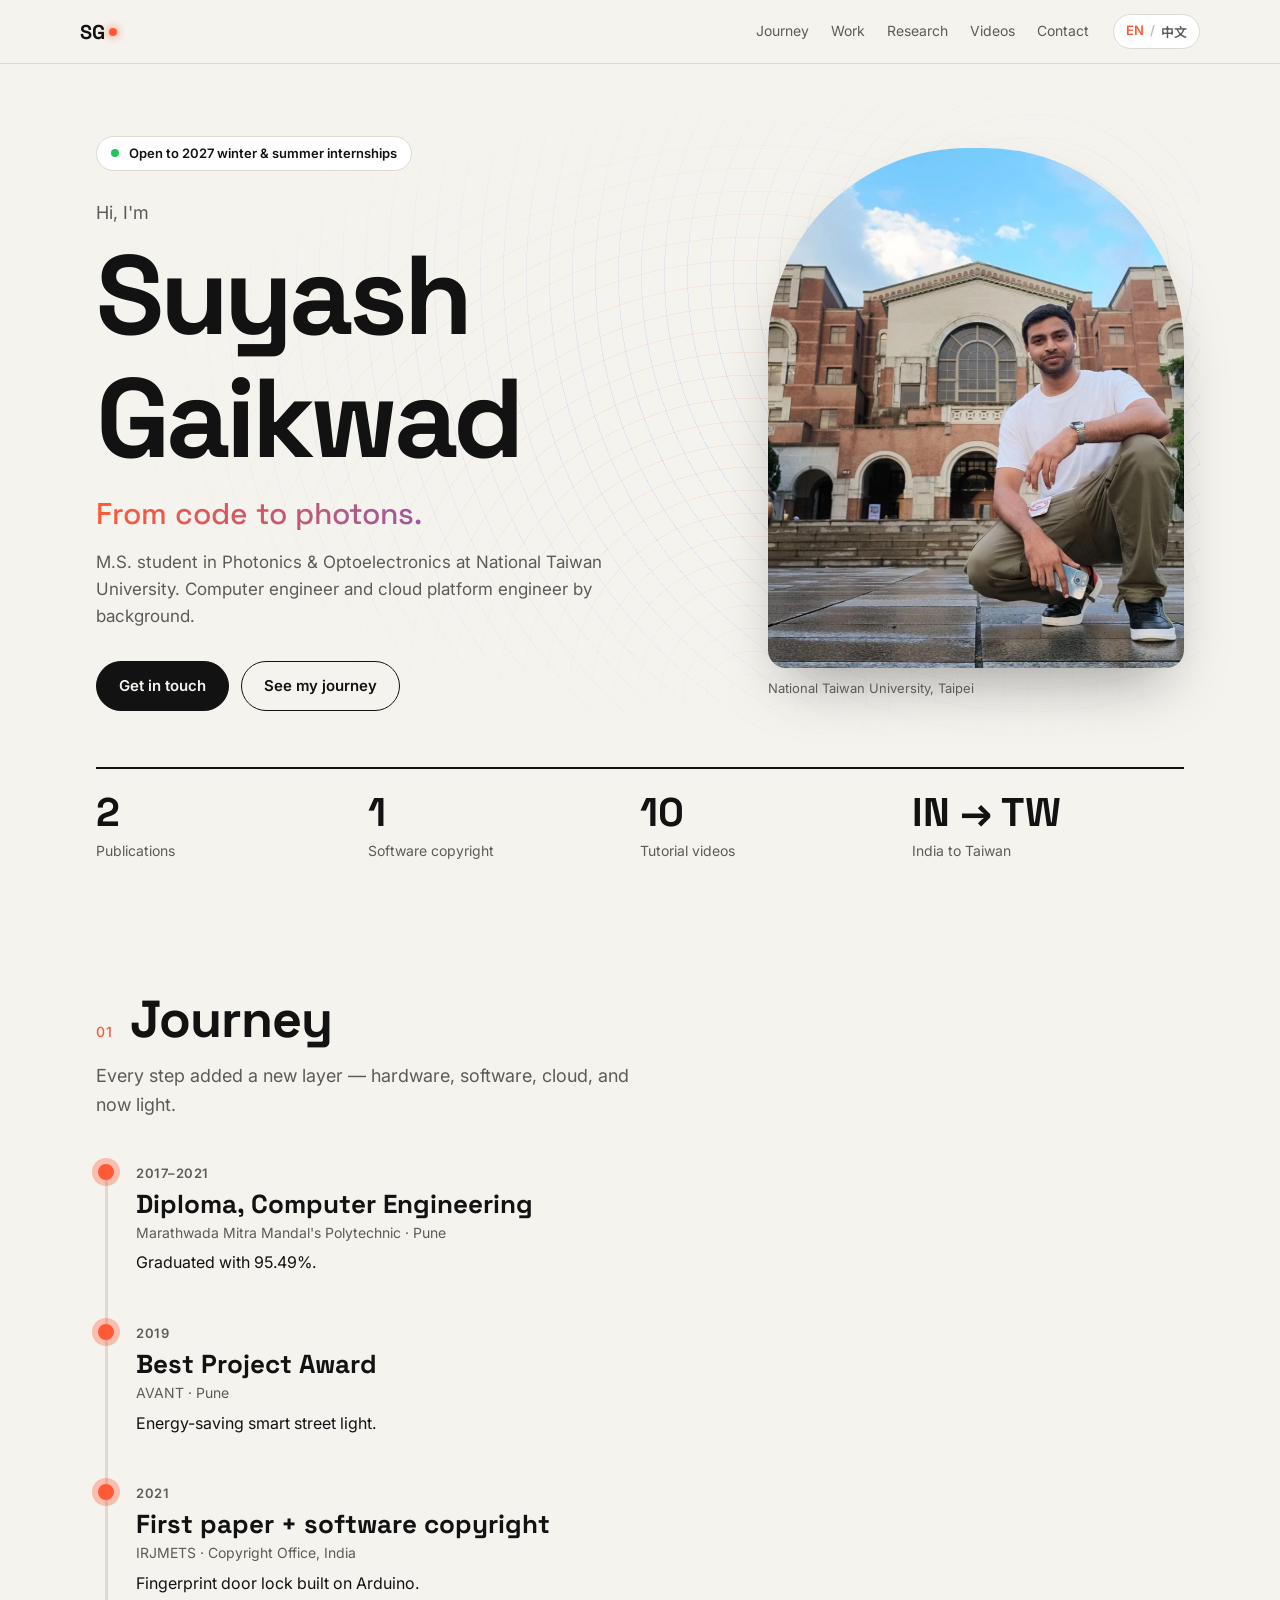
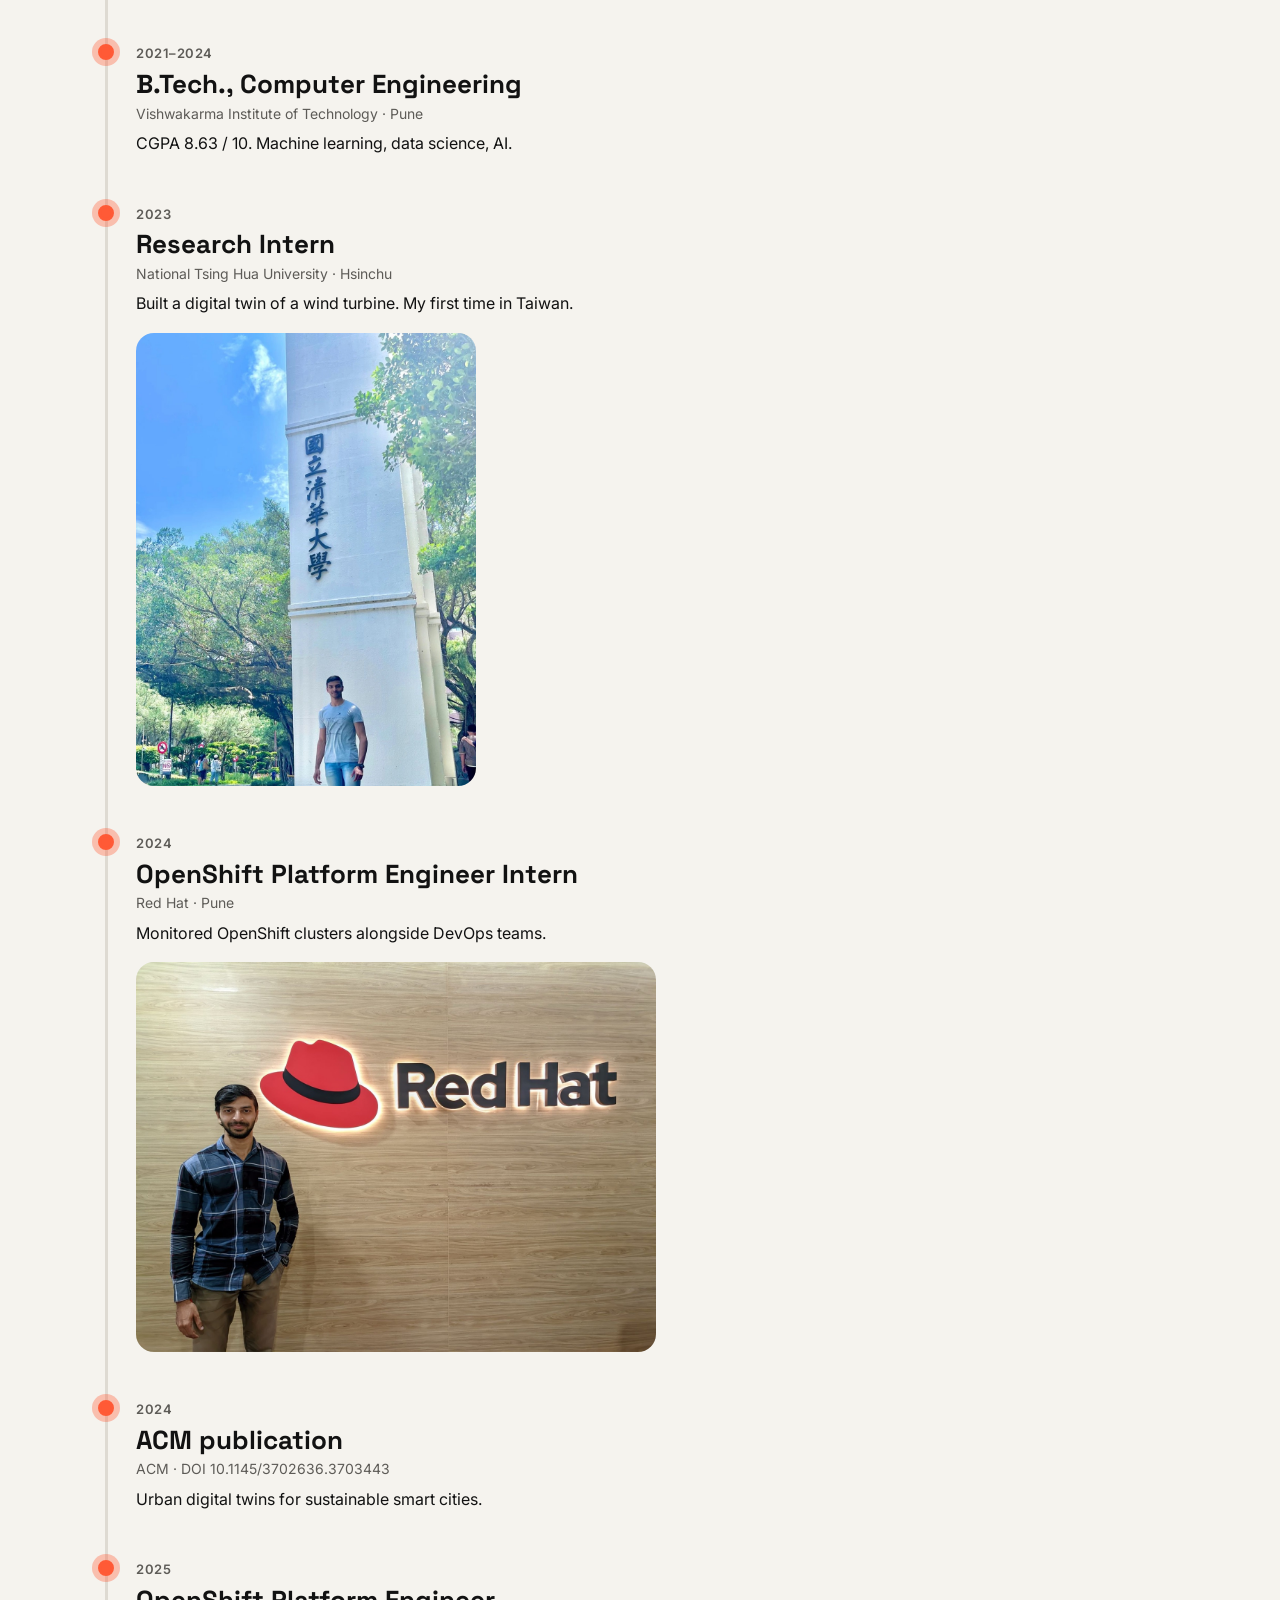
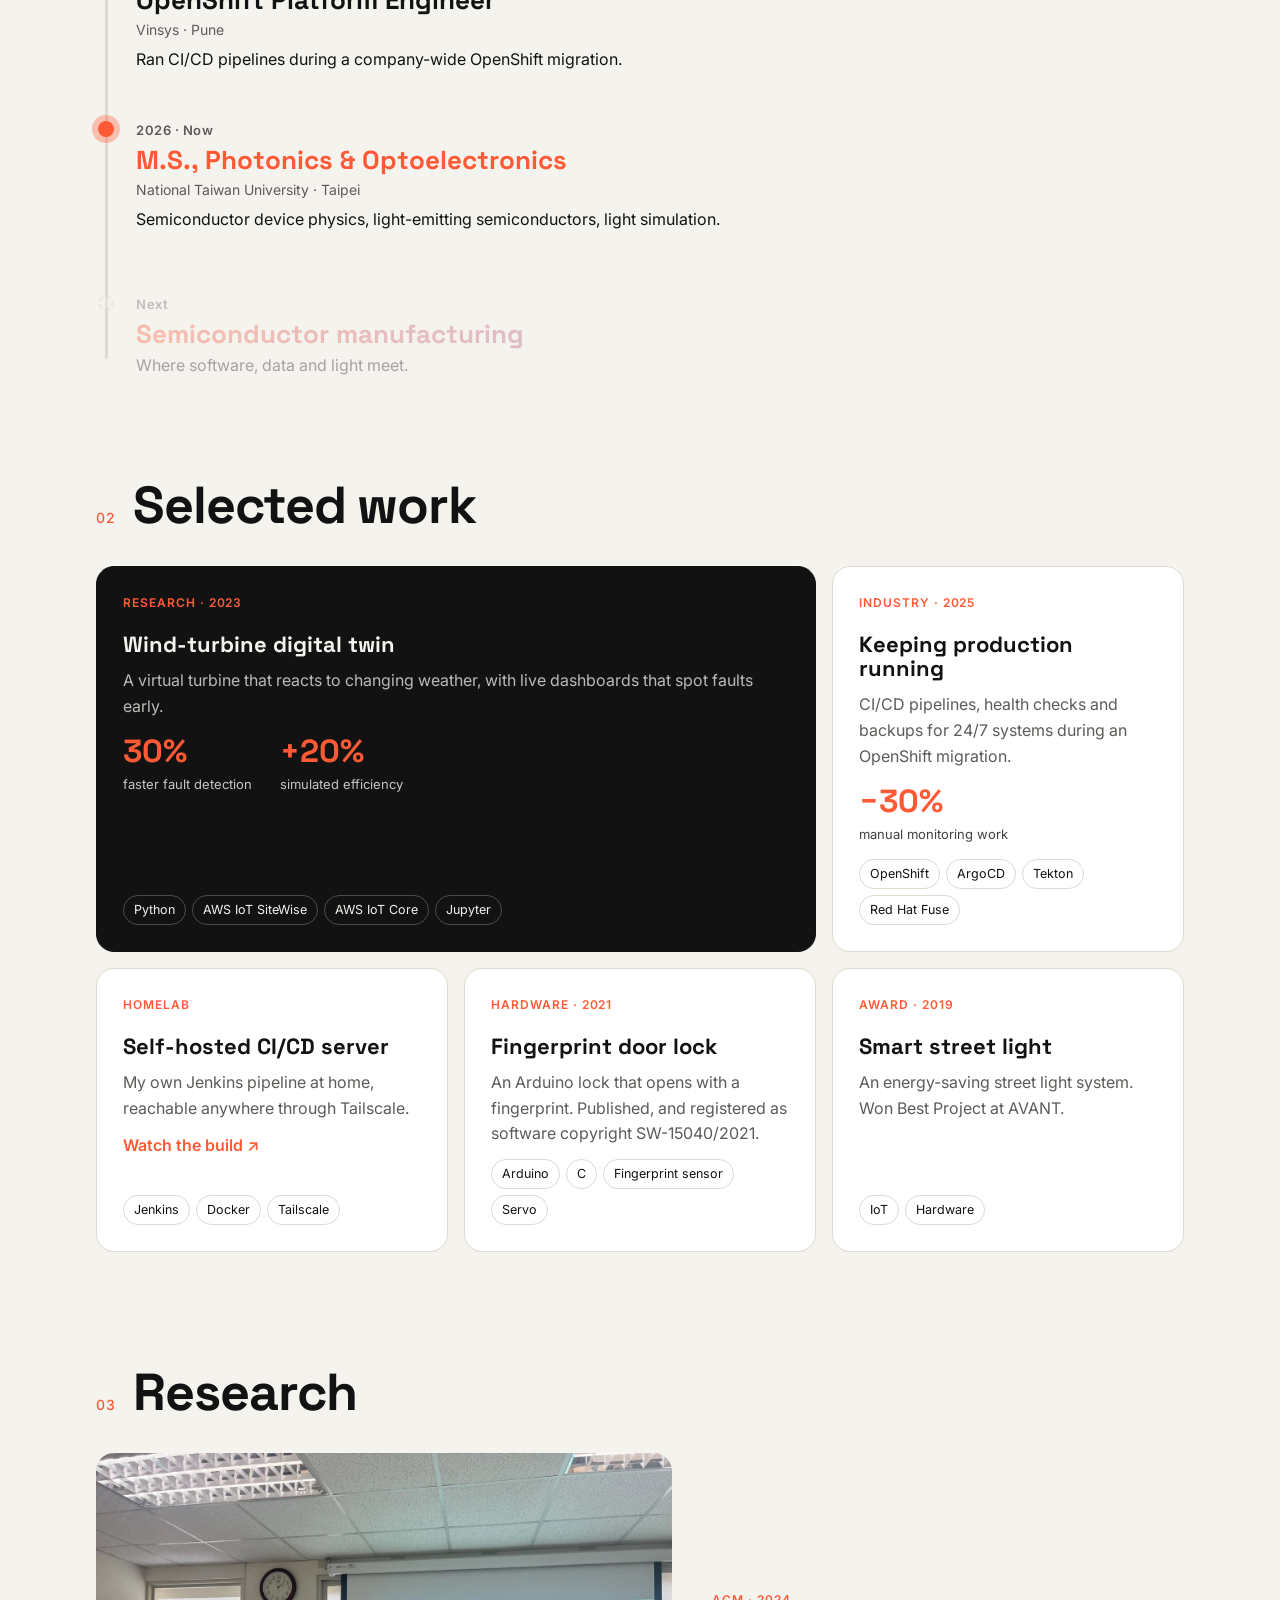
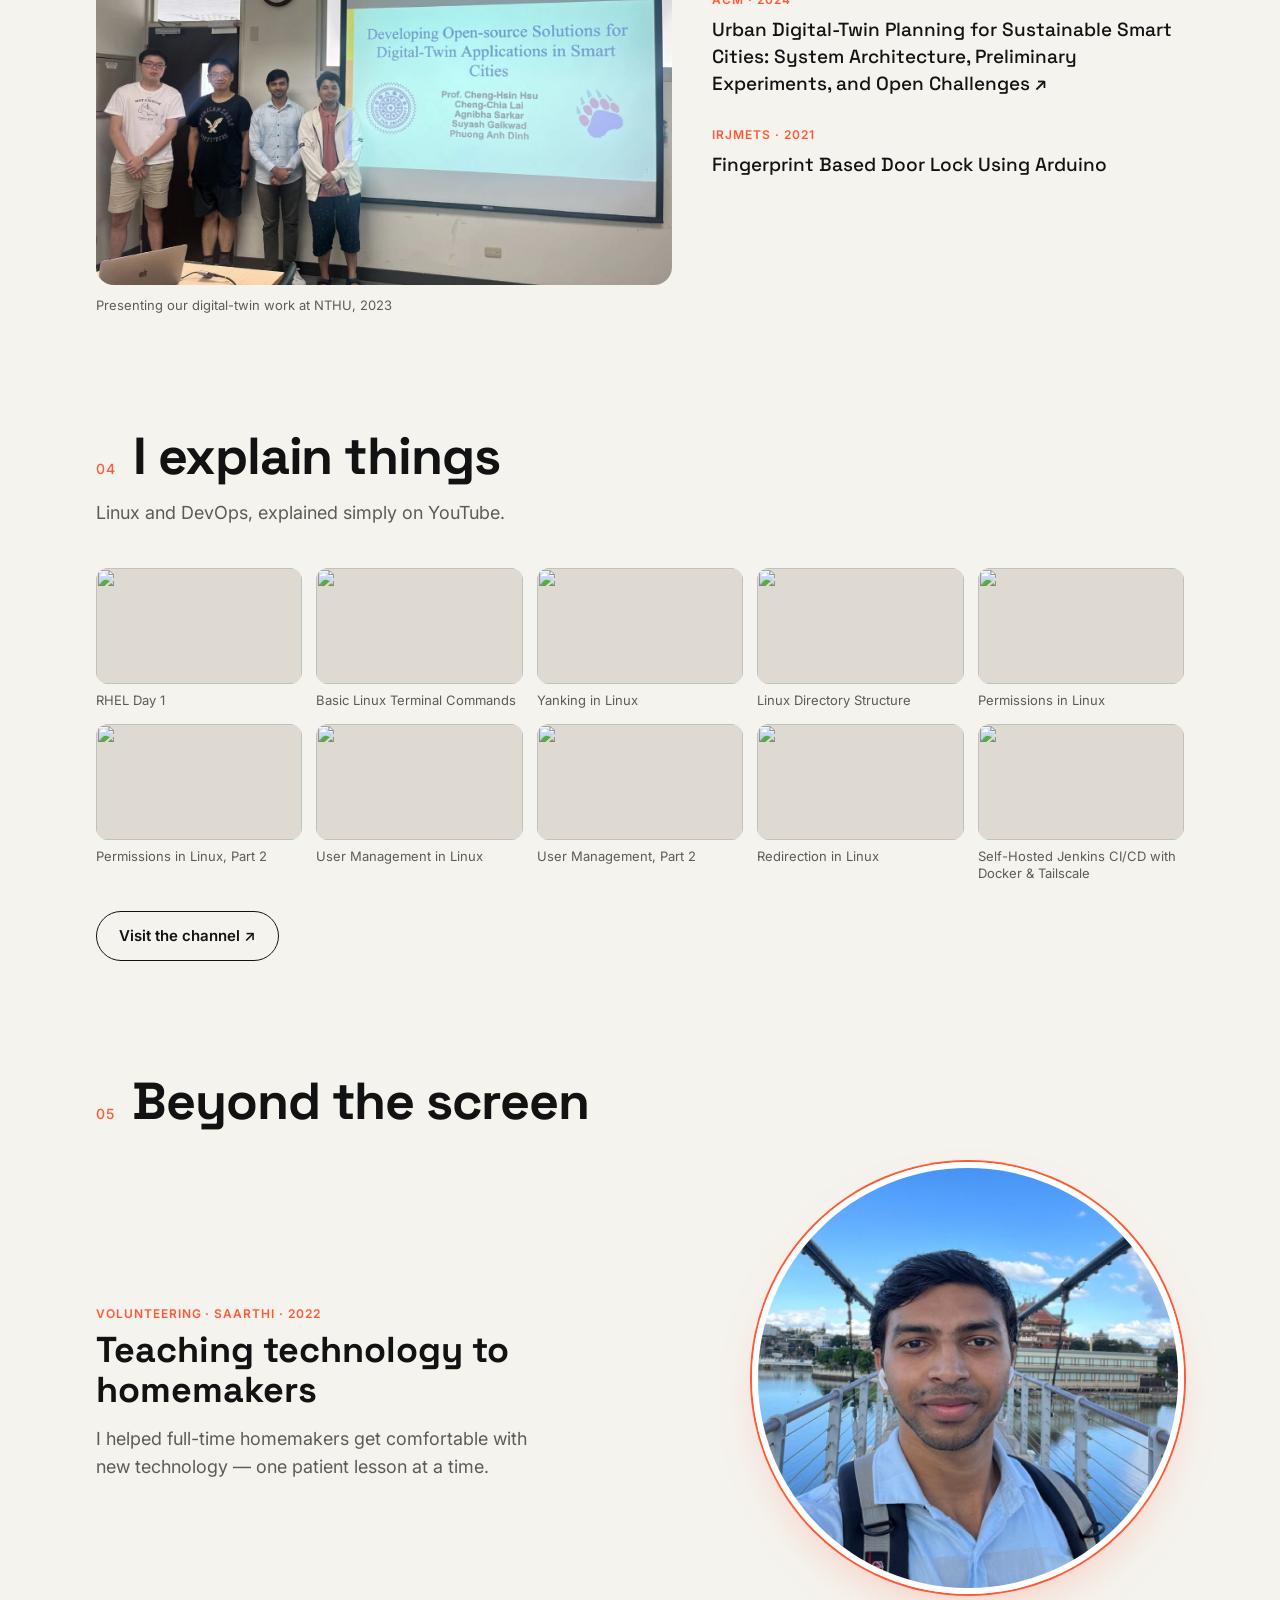
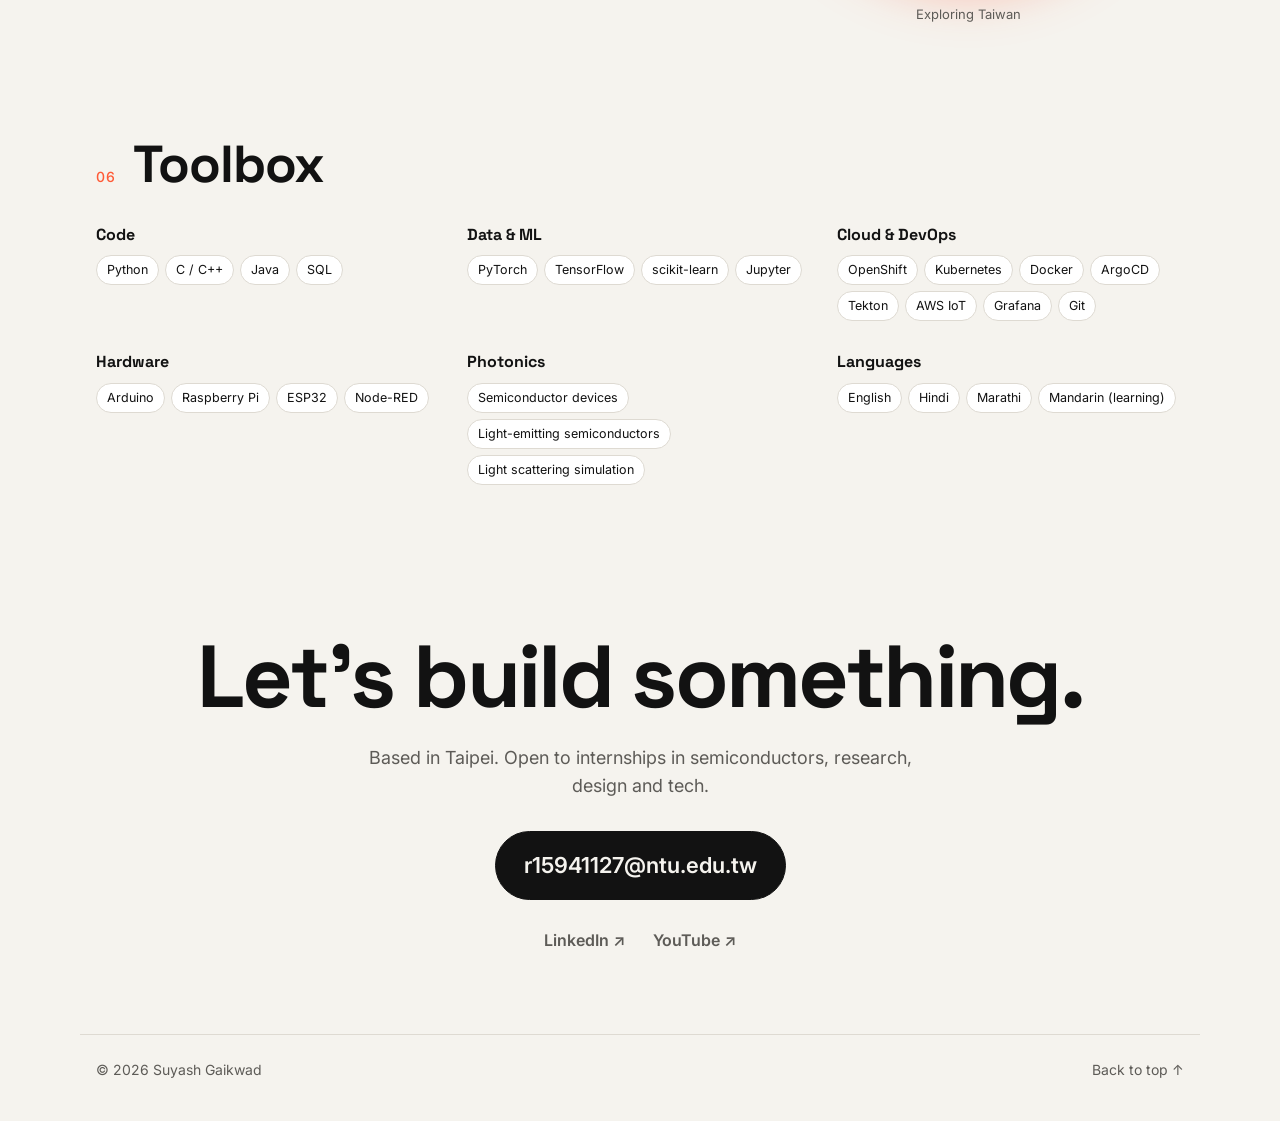
==== index.html @ ab96059b "Add bilingual portfolio site Co-Authored-By: Claude Opus 5.5 <noreply@anthropic.com>" ====
<!doctype html>
<html lang="en">
<head>
  <meta charset="utf-8">
  <meta name="viewport" content="width=device-width, initial-scale=1">
  <title>Suyash Gaikwad</title>
  <meta name="description" content="Suyash Gaikwad — M.S. student in Photonics & Optoelectronics at National Taiwan University, with a computer engineering and cloud platform background.">
  <meta property="og:title" content="Suyash Gaikwad — From code to photons">
  <meta property="og:description" content="M.S. Photonics & Optoelectronics, National Taiwan University. Computer engineering, cloud platforms, research.">
  <meta property="og:image" content="assets/img/ntu.jpg">
  <link rel="icon" href="data:image/svg+xml,<svg xmlns='http://www.w3.org/2000/svg' viewBox='0 0 64 64'><rect width='64' height='64' rx='14' fill='%23111'/><circle cx='32' cy='32' r='9' fill='%23ff5a36'/><circle cx='32' cy='32' r='18' fill='none' stroke='%23ff5a36' stroke-opacity='.45' stroke-width='3'/></svg>">
  <link rel="preconnect" href="https://fonts.googleapis.com">
  <link rel="preconnect" href="https://fonts.gstatic.com" crossorigin>
  <link href="https://fonts.googleapis.com/css2?family=Space+Grotesk:wght@400;500;700&family=Inter:wght@400;500;600&family=Noto+Sans+TC:wght@400;500;700&display=swap" rel="stylesheet">
  <link rel="stylesheet" href="style.css">
</head>
<body>

<header class="nav" id="top">
  <a href="#top" class="logo" aria-label="Home">SG<span class="dot"></span></a>
  <nav class="links" aria-label="Sections">
    <a href="#journey" data-i18n="nav.journey">Journey</a>
    <a href="#work" data-i18n="nav.work">Work</a>
    <a href="#research" data-i18n="nav.research">Research</a>
    <a href="#videos" data-i18n="nav.videos">Videos</a>
    <a href="#contact" data-i18n="nav.contact">Contact</a>
  </nav>
  <button class="lang" id="langToggle" aria-label="Switch language">
    <span data-l="en">EN</span><span class="sep">/</span><span data-l="zh">中文</span>
  </button>
</header>

<main>

  <!-- HERO -->
  <section class="hero">
    <div class="waves" aria-hidden="true"></div>
    <div class="hero-text">
      <p class="badge"><span class="pulse"></span><span data-i18n="hero.badge">Open to 2027 winter &amp; summer internships</span></p>
      <p class="kicker" data-i18n="hero.kicker">Hi, I'm</p>
      <h1>Suyash<br>Gaikwad</h1>
      <p class="tagline" data-i18n="hero.tagline">From code to photons.</p>
      <p class="sub" data-i18n="hero.sub">M.S. student in Photonics &amp; Optoelectronics at National Taiwan University. Computer engineer and cloud platform engineer by background.</p>
      <div class="cta">
        <a class="btn primary" href="#contact" data-i18n="hero.cta1">Get in touch</a>
        <a class="btn" href="#journey" data-i18n="hero.cta2">See my journey</a>
      </div>
    </div>
    <figure class="hero-photo">
      <img src="assets/img/ntu.jpg" alt="Suyash at National Taiwan University" width="787" height="1400">
      <figcaption data-i18n="hero.photo">National Taiwan University, Taipei</figcaption>
    </figure>
  </section>

  <!-- STATS -->
  <section class="stats" aria-label="Highlights">
    <div><b>2</b><span data-i18n="stat.pub">Publications</span></div>
    <div><b>1</b><span data-i18n="stat.copy">Software copyright</span></div>
    <div><b>10</b><span data-i18n="stat.vid">Tutorial videos</span></div>
    <div><b>IN → TW</b><span data-i18n="stat.country">India to Taiwan</span></div>
  </section>

  <!-- JOURNEY -->
  <section id="journey" class="section">
    <h2 class="h"><span class="num">01</span><span data-i18n="journey.h">Journey</span></h2>
    <p class="lede" data-i18n="journey.lede">Every step added a new layer — hardware, software, cloud, and now light.</p>

    <ol class="beam">
      <li class="node">
        <time>2017–2021</time>
        <h3 data-i18n="j1.t">Diploma, Computer Engineering</h3>
        <p class="place">Marathwada Mitra Mandal's Polytechnic · Pune</p>
        <p data-i18n="j1.d">Graduated with 95.49%.</p>
      </li>
      <li class="node">
        <time>2019</time>
        <h3 data-i18n="j2.t">Best Project Award</h3>
        <p class="place">AVANT · Pune</p>
        <p data-i18n="j2.d">Energy-saving smart street light.</p>
      </li>
      <li class="node">
        <time>2021</time>
        <h3 data-i18n="j3.t">First paper + software copyright</h3>
        <p class="place">IRJMETS · Copyright Office, India</p>
        <p data-i18n="j3.d">Fingerprint door lock built on Arduino.</p>
      </li>
      <li class="node">
        <time>2021–2024</time>
        <h3 data-i18n="j4.t">B.Tech., Computer Engineering</h3>
        <p class="place">Vishwakarma Institute of Technology · Pune</p>
        <p data-i18n="j4.d">CGPA 8.63 / 10. Machine learning, data science, AI.</p>
      </li>
      <li class="node photo">
        <time>2023</time>
        <h3 data-i18n="j5.t">Research Intern</h3>
        <p class="place" data-i18n="j5.p">National Tsing Hua University · Hsinchu</p>
        <p data-i18n="j5.d">Built a digital twin of a wind turbine. My first time in Taiwan.</p>
        <img src="assets/img/nthu.jpg" alt="Suyash at the National Tsing Hua University gate" loading="lazy" width="978" height="1400" class="tall">
      </li>
      <li class="node photo">
        <time>2024</time>
        <h3 data-i18n="j6.t">OpenShift Platform Engineer Intern</h3>
        <p class="place">Red Hat · Pune</p>
        <p data-i18n="j6.d">Monitored OpenShift clusters alongside DevOps teams.</p>
        <img src="assets/img/redhat.jpg" alt="Suyash at the Red Hat office" loading="lazy" width="1400" height="1050">
      </li>
      <li class="node">
        <time>2024</time>
        <h3 data-i18n="j7.t">ACM publication</h3>
        <p class="place">ACM · DOI 10.1145/3702636.3703443</p>
        <p data-i18n="j7.d">Urban digital twins for sustainable smart cities.</p>
      </li>
      <li class="node">
        <time>2025</time>
        <h3 data-i18n="j8.t">OpenShift Platform Engineer</h3>
        <p class="place">Vinsys · Pune</p>
        <p data-i18n="j8.d">Ran CI/CD pipelines during a company-wide OpenShift migration.</p>
      </li>
      <li class="node now">
        <time data-i18n="j9.y">2026 · Now</time>
        <h3 data-i18n="j9.t">M.S., Photonics &amp; Optoelectronics</h3>
        <p class="place" data-i18n="j9.p">National Taiwan University · Taipei</p>
        <p data-i18n="j9.d">Semiconductor device physics, light-emitting semiconductors, light simulation.</p>
      </li>
      <li class="node next">
        <time data-i18n="j10.y">Next</time>
        <h3 data-i18n="j10.t">Semiconductor manufacturing</h3>
        <p data-i18n="j10.d">Where software, data and light meet.</p>
      </li>
    </ol>
  </section>

  <!-- WORK -->
  <section id="work" class="section">
    <h2 class="h"><span class="num">02</span><span data-i18n="work.h">Selected work</span></h2>

    <div class="cards">
      <article class="card feature">
        <p class="tag" data-i18n="w1.k">Research · 2023</p>
        <h3 data-i18n="w1.t">Wind-turbine digital twin</h3>
        <p data-i18n="w1.d">A virtual turbine that reacts to changing weather, with live dashboards that spot faults early.</p>
        <div class="metrics">
          <div><b>30%</b><span data-i18n="w1.m1">faster fault detection</span></div>
          <div><b>+20%</b><span data-i18n="w1.m2">simulated efficiency</span></div>
        </div>
        <ul class="chips"><li>Python</li><li>AWS IoT SiteWise</li><li>AWS IoT Core</li><li>Jupyter</li></ul>
      </article>

      <article class="card">
        <p class="tag" data-i18n="w2.k">Industry · 2025</p>
        <h3 data-i18n="w2.t">Keeping production running</h3>
        <p data-i18n="w2.d">CI/CD pipelines, health checks and backups for 24/7 systems during an OpenShift migration.</p>
        <div class="metrics"><div><b>−30%</b><span data-i18n="w2.m1">manual monitoring work</span></div></div>
        <ul class="chips"><li>OpenShift</li><li>ArgoCD</li><li>Tekton</li><li>Red Hat Fuse</li></ul>
      </article>

      <article class="card">
        <p class="tag" data-i18n="w3.k">Homelab</p>
        <h3 data-i18n="w3.t">Self-hosted CI/CD server</h3>
        <p data-i18n="w3.d">My own Jenkins pipeline at home, reachable anywhere through Tailscale.</p>
        <a class="more" href="https://www.youtube.com/watch?v=SsZzlsFqhTM" target="_blank" rel="noopener" data-i18n="w3.l">Watch the build ↗</a>
        <ul class="chips"><li>Jenkins</li><li>Docker</li><li>Tailscale</li></ul>
      </article>

      <article class="card">
        <p class="tag" data-i18n="w4.k">Hardware · 2021</p>
        <h3 data-i18n="w4.t">Fingerprint door lock</h3>
        <p data-i18n="w4.d">An Arduino lock that opens with a fingerprint. Published, and registered as software copyright SW-15040/2021.</p>
        <ul class="chips"><li>Arduino</li><li>C</li><li data-i18n="chip.sensor">Fingerprint sensor</li><li data-i18n="chip.servo">Servo</li></ul>
      </article>

      <article class="card">
        <p class="tag" data-i18n="w5.k">Award · 2019</p>
        <h3 data-i18n="w5.t">Smart street light</h3>
        <p data-i18n="w5.d">An energy-saving street light system. Won Best Project at AVANT.</p>
        <ul class="chips"><li>IoT</li><li data-i18n="chip.hw">Hardware</li></ul>
      </article>
    </div>
  </section>

  <!-- RESEARCH -->
  <section id="research" class="section research">
    <h2 class="h"><span class="num">03</span><span data-i18n="research.h">Research</span></h2>
    <div class="split">
      <figure>
        <img src="assets/img/nthu-presentation.jpg" alt="Research team presenting Developing Open-source Solutions for Digital-Twin Applications in Smart Cities at National Tsing Hua University" loading="lazy" width="1400" height="1050">
        <figcaption data-i18n="research.cap">Presenting our digital-twin work at NTHU, 2023</figcaption>
      </figure>
      <ul class="pubs">
        <li>
          <p class="tag">ACM · 2024</p>
          <a href="https://doi.org/10.1145/3702636.3703443" target="_blank" rel="noopener">Urban Digital-Twin Planning for Sustainable Smart Cities: System Architecture, Preliminary Experiments, and Open Challenges ↗</a>
        </li>
        <li>
          <p class="tag">IRJMETS · 2021</p>
          <span>Fingerprint Based Door Lock Using Arduino</span>
        </li>
      </ul>
    </div>
  </section>

  <!-- VIDEOS -->
  <section id="videos" class="section">
    <h2 class="h"><span class="num">04</span><span data-i18n="videos.h">I explain things</span></h2>
    <p class="lede" data-i18n="videos.lede">Linux and DevOps, explained simply on YouTube.</p>
    <div class="videos" id="videoGrid"></div>
    <a class="btn" href="https://www.youtube.com/@suyashgaikwad7" target="_blank" rel="noopener" data-i18n="videos.cta">Visit the channel ↗</a>
  </section>

  <!-- BEYOND -->
  <section class="section beyond">
    <h2 class="h"><span class="num">05</span><span data-i18n="beyond.h">Beyond the screen</span></h2>
    <div class="split">
      <div class="saarthi">
        <p class="tag" data-i18n="beyond.k">Volunteering · SAARTHI · 2022</p>
        <h3 data-i18n="beyond.t">Teaching technology to homemakers</h3>
        <p data-i18n="beyond.d">I helped full-time homemakers get comfortable with new technology — one patient lesson at a time.</p>
      </div>
      <figure class="selfie">
        <img src="assets/img/taiwan-selfie.jpg" alt="Suyash on a bridge in Taiwan" loading="lazy" width="900" height="900">
        <figcaption data-i18n="beyond.cap">Exploring Taiwan</figcaption>
      </figure>
    </div>
  </section>

  <!-- SKILLS -->
  <section class="section">
    <h2 class="h"><span class="num">06</span><span data-i18n="skills.h">Toolbox</span></h2>
    <div class="skills">
      <div><h3 data-i18n="s.code">Code</h3><ul class="chips"><li>Python</li><li>C / C++</li><li>Java</li><li>SQL</li></ul></div>
      <div><h3 data-i18n="s.ml">Data &amp; ML</h3><ul class="chips"><li>PyTorch</li><li>TensorFlow</li><li>scikit-learn</li><li>Jupyter</li></ul></div>
      <div><h3 data-i18n="s.cloud">Cloud &amp; DevOps</h3><ul class="chips"><li>OpenShift</li><li>Kubernetes</li><li>Docker</li><li>ArgoCD</li><li>Tekton</li><li>AWS IoT</li><li>Grafana</li><li>Git</li></ul></div>
      <div><h3 data-i18n="s.hw">Hardware</h3><ul class="chips"><li>Arduino</li><li>Raspberry Pi</li><li>ESP32</li><li>Node-RED</li></ul></div>
      <div><h3 data-i18n="s.photo">Photonics</h3><ul class="chips"><li data-i18n="s.p1">Semiconductor devices</li><li data-i18n="s.p2">Light-emitting semiconductors</li><li data-i18n="s.p3">Light scattering simulation</li></ul></div>
      <div><h3 data-i18n="s.lang">Languages</h3><ul class="chips"><li data-i18n="s.l1">English</li><li data-i18n="s.l2">Hindi</li><li data-i18n="s.l3">Marathi</li><li data-i18n="s.l4">Mandarin (learning)</li></ul></div>
    </div>
  </section>

  <!-- CONTACT -->
  <section id="contact" class="section contact">
    <h2 data-i18n="contact.h">Let's build something.</h2>
    <p class="lede" data-i18n="contact.lede">Based in Taipei. Open to internships in semiconductors, research, design and tech.</p>
    <div class="cta">
      <a class="btn primary big" href="mailto:r15941127@ntu.edu.tw">r15941127@ntu.edu.tw</a>
    </div>
    <div class="social">
      <a href="https://www.linkedin.com/in/suyash-gaikwad/" target="_blank" rel="noopener">LinkedIn ↗</a>
      <a href="https://www.youtube.com/@suyashgaikwad7" target="_blank" rel="noopener">YouTube ↗</a>
    </div>
  </section>

</main>

<footer class="foot">
  <p>© 2026 Suyash Gaikwad</p>
  <a href="#top" data-i18n="foot.top">Back to top ↑</a>
</footer>

<script src="main.js"></script>
</body>
</html>
---- style.css ----
:root {
  --bg: #f5f3ee;
  --surface: #ffffff;
  --ink: #121212;
  --muted: #5d5b57;
  --line: #dedad2;
  --laser: #ff5a36;
  --photon: #3b5bff;
  --glow: rgba(255, 90, 54, 0.35);
  --radius: 18px;
  --max: 1120px;
  --font: "Inter", "Noto Sans TC", system-ui, sans-serif;
  --display: "Space Grotesk", "Noto Sans TC", system-ui, sans-serif;
}
@media (prefers-color-scheme: dark) {
  :root:not([data-theme="light"]) {
    --bg: #0c0d12;
    --surface: #15171f;
    --ink: #f1efe9;
    --muted: #a3a19c;
    --line: #2a2c36;
    --glow: rgba(255, 90, 54, 0.5);
  }
}
:root[data-theme="dark"] {
  --bg: #0c0d12; --surface: #15171f; --ink: #f1efe9; --muted: #a3a19c; --line: #2a2c36; --glow: rgba(255, 90, 54, 0.5);
}

*, *::before, *::after { box-sizing: border-box; }
html { scroll-behavior: smooth; scroll-padding-top: 80px; }
body {
  margin: 0;
  background: var(--bg);
  color: var(--ink);
  font: 16px/1.6 var(--font);
  -webkit-font-smoothing: antialiased;
  overflow-x: hidden;
}
html[lang="zh-Hant"] body { line-height: 1.75; letter-spacing: 0.02em; }
img { max-width: 100%; height: auto; display: block; }
a { color: inherit; }
h1, h2, h3 { font-family: var(--display); margin: 0; line-height: 1.1; }
p { margin: 0; }
ul, ol { margin: 0; padding: 0; list-style: none; }

/* NAV */
.nav {
  position: sticky; top: 0; z-index: 10;
  display: flex; align-items: center; gap: 24px;
  padding: 14px max(16px, calc((100vw - var(--max)) / 2));
  background: color-mix(in srgb, var(--bg) 82%, transparent);
  backdrop-filter: blur(12px);
  border-bottom: 1px solid var(--line);
}
.logo { font: 700 20px var(--display); text-decoration: none; display: flex; align-items: center; gap: 4px; }
.logo .dot { width: 8px; height: 8px; border-radius: 50%; background: var(--laser); box-shadow: 0 0 10px var(--laser); }
.links { display: flex; gap: 22px; margin-left: auto; }
.links a { text-decoration: none; font-size: 14px; color: var(--muted); transition: color .2s; }
.links a:hover { color: var(--ink); }
.lang {
  font: 600 13px var(--font); color: var(--muted);
  background: var(--surface); border: 1px solid var(--line); border-radius: 99px;
  padding: 7px 12px; cursor: pointer; display: flex; gap: 6px;
}
.lang span[data-l].on { color: var(--laser); }
.lang .sep { opacity: .4; }

/* HERO */
.hero {
  position: relative;
  max-width: var(--max); margin: 0 auto;
  padding: 72px 16px 56px;
  display: grid; grid-template-columns: 1.2fr 0.8fr; gap: 48px; align-items: center;
}
.waves {
  position: absolute; inset: 0; z-index: -1; pointer-events: none;
  background:
    repeating-radial-gradient(circle at 85% 30%, transparent 0 22px, color-mix(in srgb, var(--photon) 10%, transparent) 22px 23px),
    repeating-radial-gradient(circle at 60% 90%, transparent 0 22px, color-mix(in srgb, var(--laser) 9%, transparent) 22px 23px);
  mask-image: radial-gradient(ellipse at 70% 50%, #000 20%, transparent 70%);
  -webkit-mask-image: radial-gradient(ellipse at 70% 50%, #000 20%, transparent 70%);
  animation: drift 18s ease-in-out infinite alternate;
}
@keyframes drift { to { background-position: 30px -20px, -25px 15px; } }
.badge {
  display: inline-flex; align-items: center; gap: 10px;
  font-size: 13px; font-weight: 600;
  background: var(--surface); border: 1px solid var(--line);
  padding: 6px 14px; border-radius: 99px; margin-bottom: 28px;
}
.pulse { width: 8px; height: 8px; border-radius: 50%; background: #22c55e; box-shadow: 0 0 0 0 rgba(34,197,94,.6); animation: pulse 2s infinite; }
@keyframes pulse { to { box-shadow: 0 0 0 10px rgba(34,197,94,0); } }
.kicker { color: var(--muted); font-size: 18px; }
.hero h1 { font-size: clamp(56px, 10vw, 112px); letter-spacing: -0.04em; margin: 6px 0 14px; }
.tagline {
  font: 500 clamp(22px, 3vw, 30px) var(--display);
  background: linear-gradient(90deg, var(--laser), var(--photon));
  -webkit-background-clip: text; background-clip: text; color: transparent;
  margin-bottom: 16px;
}
.sub { color: var(--muted); max-width: 46ch; font-size: 17px; }
.cta { display: flex; flex-wrap: wrap; gap: 12px; margin-top: 30px; }
.btn {
  display: inline-block; text-decoration: none; font-weight: 600; font-size: 15px;
  padding: 12px 22px; border-radius: 99px; border: 1px solid var(--ink);
  transition: transform .2s, box-shadow .2s;
}
.btn:hover { transform: translateY(-2px); }
.btn.primary { background: var(--ink); color: var(--bg); }
.btn.primary:hover { box-shadow: 0 8px 24px var(--glow); }
.btn.big { font-size: clamp(16px, 3.5vw, 22px); padding: 16px 28px; }
.hero-photo { margin: 0; position: relative; }
.hero-photo img {
  border-radius: 200px 200px var(--radius) var(--radius);
  aspect-ratio: 4 / 5; object-fit: cover; object-position: 60% 62%; width: 100%; max-height: 74vh;
  box-shadow: 0 30px 60px -20px rgba(0,0,0,.35);
}
.hero-photo figcaption, figcaption { font-size: 13px; color: var(--muted); margin-top: 10px; }

/* STATS */
.stats {
  max-width: var(--max); margin: 0 auto 40px; padding: 0 16px;
  display: grid; grid-template-columns: repeat(4, 1fr);
}
.stats > div { border-top: 2px solid var(--ink); padding: 18px 12px 0 0; }
.stats b { font: 700 clamp(26px, 4vw, 40px) var(--display); display: block; }
.stats span { color: var(--muted); font-size: 14px; }

/* SECTIONS */
.section { max-width: var(--max); margin: 0 auto; padding: 88px 16px 24px; }
.h { font-size: clamp(32px, 5vw, 52px); letter-spacing: -0.02em; display: flex; align-items: baseline; gap: 16px; margin-bottom: 14px; }
.num { font: 500 14px var(--font); color: var(--laser); letter-spacing: .1em; }
.lede { color: var(--muted); font-size: 18px; max-width: 52ch; margin-bottom: 40px; }
.tag { font-size: 12px; font-weight: 600; text-transform: uppercase; letter-spacing: .08em; color: var(--laser); margin-bottom: 8px; }

/* JOURNEY BEAM */
.beam { position: relative; padding-left: 40px; }
.beam::before {
  content: ""; position: absolute; left: 9px; top: 6px; bottom: 6px; width: 3px; border-radius: 3px;
  background: linear-gradient(var(--line), var(--line));
}
.beam::after {
  content: ""; position: absolute; left: 9px; top: 6px; width: 3px; border-radius: 3px;
  height: var(--progress, 0%);
  background: linear-gradient(var(--photon), var(--laser));
  box-shadow: 0 0 14px var(--glow);
  transition: height .15s linear;
}
.node { position: relative; padding: 0 0 44px; opacity: .35; transform: translateY(14px); transition: opacity .6s, transform .6s; }
.node.lit { opacity: 1; transform: none; }
.node::before {
  content: ""; position: absolute; left: -38px; top: 4px; width: 16px; height: 16px; border-radius: 50%;
  background: var(--bg); border: 3px solid var(--line); transition: all .4s;
}
.node.lit::before { border-color: var(--laser); background: var(--laser); box-shadow: 0 0 0 6px var(--glow); }
.node time { font: 600 13px var(--font); color: var(--muted); letter-spacing: .04em; }
.node h3 { font-size: clamp(20px, 2.6vw, 26px); margin: 4px 0 4px; }
.node .place { color: var(--muted); font-size: 14px; margin-bottom: 6px; }
.node img { margin-top: 16px; border-radius: var(--radius); width: min(520px, 100%); aspect-ratio: 4 / 3; object-fit: cover; }
.node img.tall { width: min(340px, 100%); aspect-ratio: 3 / 4; object-position: 50% 70%; }
.node.now h3 { color: var(--laser); }
.node.next { padding-bottom: 0; }
.node.next::before { border-style: dashed; }
.node.next h3 { background: linear-gradient(90deg, var(--laser), var(--photon)); -webkit-background-clip: text; background-clip: text; color: transparent; }

/* WORK */
.cards { display: grid; grid-template-columns: repeat(6, 1fr); gap: 16px; margin-top: 32px; }
.card {
  grid-column: span 2;
  background: var(--surface); border: 1px solid var(--line); border-radius: var(--radius);
  padding: 26px; display: flex; flex-direction: column; gap: 12px;
  transition: transform .25s, box-shadow .25s, border-color .25s;
}
.card:hover { transform: translateY(-4px); border-color: var(--laser); box-shadow: 0 18px 40px -20px var(--glow); }
.card.feature { grid-column: span 4; grid-row: span 1; background: var(--ink); color: var(--bg); border-color: var(--ink); }
.card.feature p:not(.tag) { color: color-mix(in srgb, var(--bg) 75%, transparent); }
.card h3 { font-size: 22px; }
.card > p:not(.tag) { color: var(--muted); }
.metrics { display: flex; gap: 28px; flex-wrap: wrap; }
.metrics b { font: 700 32px var(--display); display: block; color: var(--laser); }
.metrics span { font-size: 13px; opacity: .8; }
.more { font-weight: 600; color: var(--laser); text-decoration: none; }
.chips { display: flex; flex-wrap: wrap; gap: 6px; margin-top: auto; }
.chips li { font-size: 12.5px; padding: 4px 10px; border-radius: 99px; border: 1px solid var(--line); }
.feature .chips li { border-color: color-mix(in srgb, var(--bg) 25%, transparent); }

/* RESEARCH */
.split { display: grid; grid-template-columns: 1.1fr 0.9fr; gap: 40px; align-items: center; margin-top: 32px; }
.split figure { margin: 0; }
.split img { border-radius: var(--radius); }
.pubs { display: grid; gap: 28px; }
.pubs a, .pubs span { font: 500 19px/1.35 var(--display); text-decoration: none; }
.pubs a:hover { color: var(--laser); }

/* VIDEOS */
.videos { display: grid; grid-template-columns: repeat(5, 1fr); gap: 14px; margin-bottom: 28px; }
.video { text-decoration: none; display: block; }
.video .thumb { position: relative; border-radius: 12px; overflow: hidden; aspect-ratio: 16 / 9; background: var(--line); }
.video img { width: 100%; height: 100%; object-fit: cover; transition: transform .4s; }
.video:hover img { transform: scale(1.06); }
.video .thumb::after {
  content: "▶"; position: absolute; inset: 0; display: grid; place-items: center;
  color: #fff; font-size: 22px; background: rgba(0,0,0,.25); opacity: 0; transition: opacity .3s;
}
.video:hover .thumb::after { opacity: 1; }
.video p { font-size: 13px; margin-top: 8px; color: var(--muted); line-height: 1.35; }

/* BEYOND */
.beyond .split { grid-template-columns: 1fr 0.7fr; }
.saarthi h3 { font-size: clamp(24px, 3.4vw, 36px); margin-bottom: 14px; }
.saarthi p:not(.tag) { color: var(--muted); font-size: 18px; max-width: 40ch; }
.selfie img { border-radius: 50%; aspect-ratio: 1; object-fit: cover; border: 6px solid var(--surface); box-shadow: 0 0 0 2px var(--laser), 0 20px 50px -20px var(--glow); }
.selfie figcaption { text-align: center; }

/* SKILLS */
.skills { display: grid; grid-template-columns: repeat(3, 1fr); gap: 32px 24px; margin-top: 32px; }
.skills h3 { font-size: 16px; margin-bottom: 12px; }
.skills .chips li { background: var(--surface); }

/* CONTACT */
.contact { text-align: center; padding-top: 120px; padding-bottom: 80px; }
.contact h2 { font-size: clamp(40px, 8vw, 88px); letter-spacing: -0.03em; }
.contact .lede { margin: 18px auto 0; }
.contact .cta { justify-content: center; }
.social { display: flex; justify-content: center; gap: 28px; margin-top: 28px; }
.social a { text-decoration: none; font-weight: 600; color: var(--muted); }
.social a:hover { color: var(--laser); }

.foot {
  max-width: var(--max); margin: 0 auto; padding: 24px 16px 40px;
  display: flex; justify-content: space-between; color: var(--muted); font-size: 14px;
  border-top: 1px solid var(--line);
}
.foot a { text-decoration: none; }

/* RESPONSIVE */
@media (max-width: 900px) {
  .hero { grid-template-columns: 1fr; padding-top: 40px; gap: 32px; }
  .hero-photo { max-width: 360px; }
  .cards { grid-template-columns: 1fr; }
  .card, .card.feature, .card:nth-child(n) { grid-column: auto; }
  .split, .beyond .split { grid-template-columns: 1fr; }
  .selfie { max-width: 280px; margin: 0 auto; }
  .videos { grid-template-columns: repeat(2, 1fr); }
  .skills { grid-template-columns: 1fr 1fr; }
}
@media (max-width: 640px) {
  .links { display: none; }
  .lang { margin-left: auto; }
  .stats { grid-template-columns: 1fr 1fr; row-gap: 24px; }
  .skills { grid-template-columns: 1fr; }
  .section { padding-top: 64px; }
}
@media (prefers-reduced-motion: reduce) {
  *, *::before, *::after { animation: none !important; transition: none !important; }
  .node { opacity: 1; transform: none; }
}
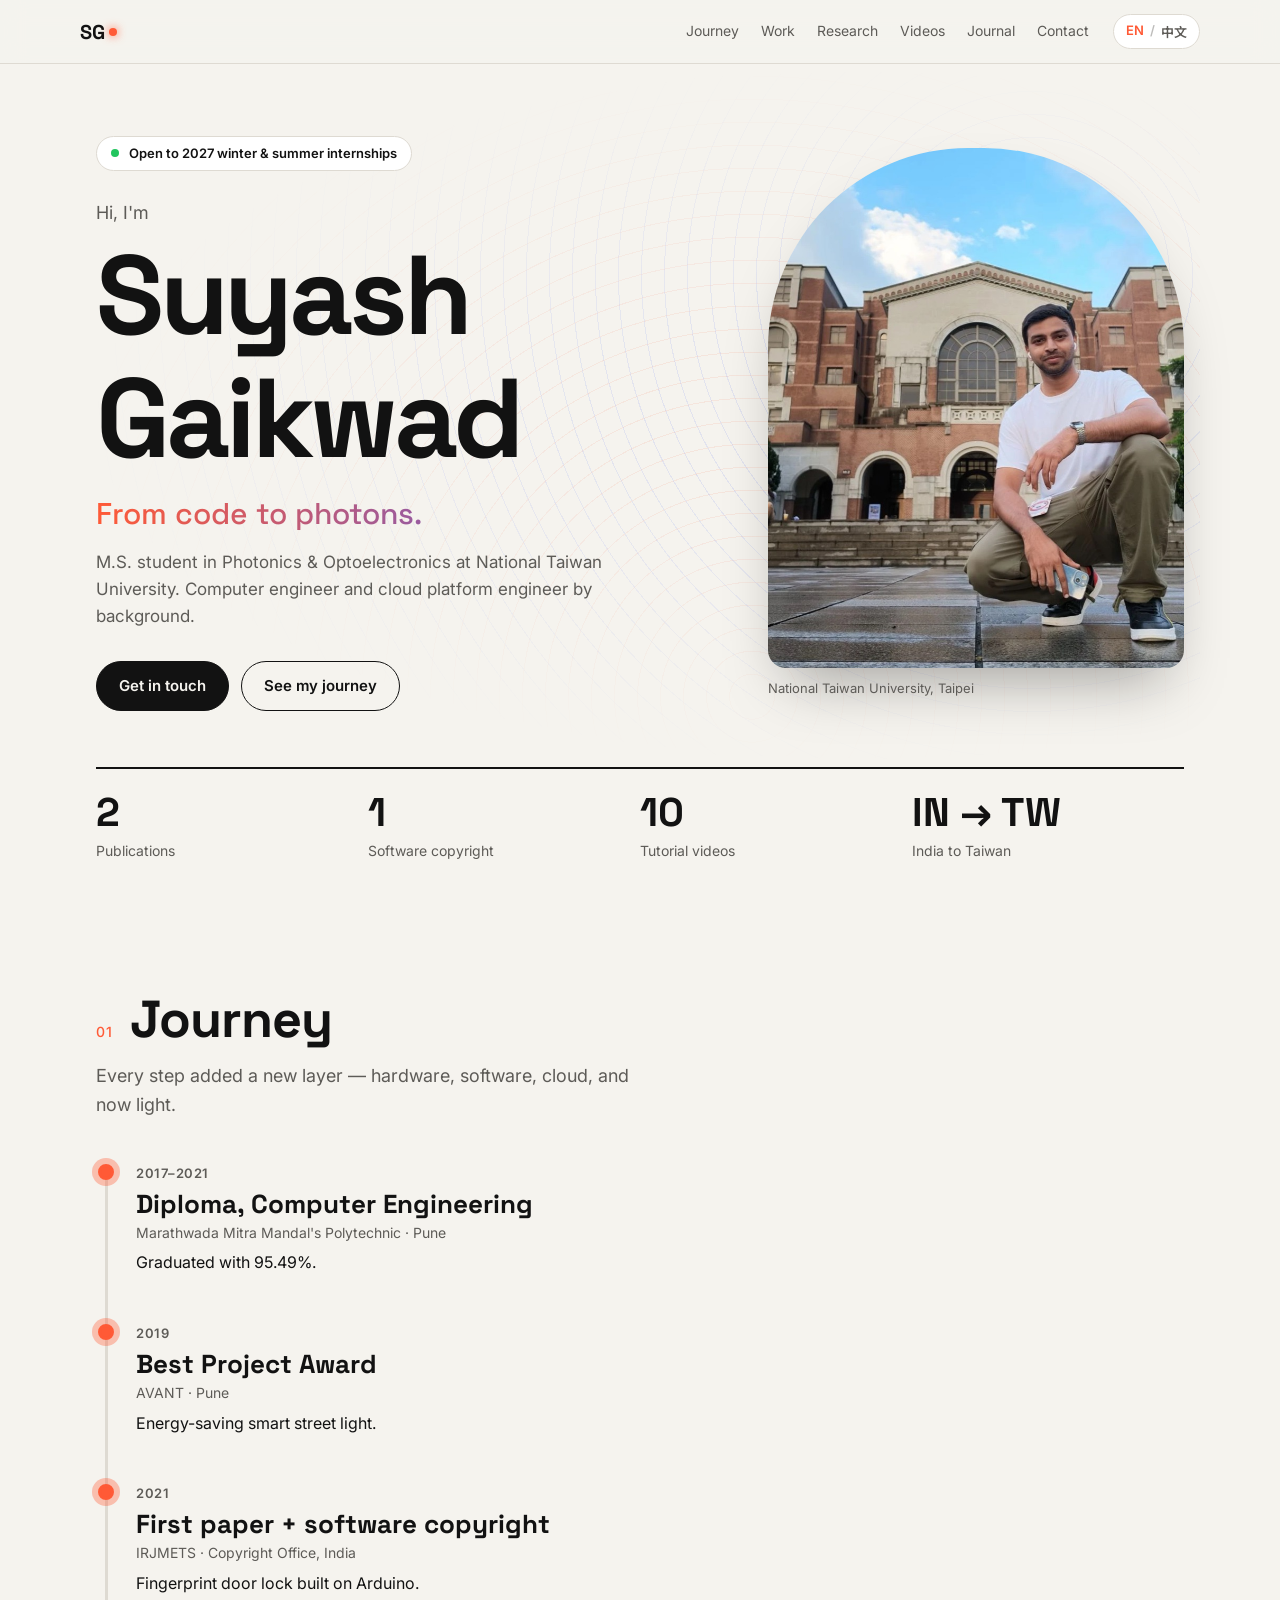
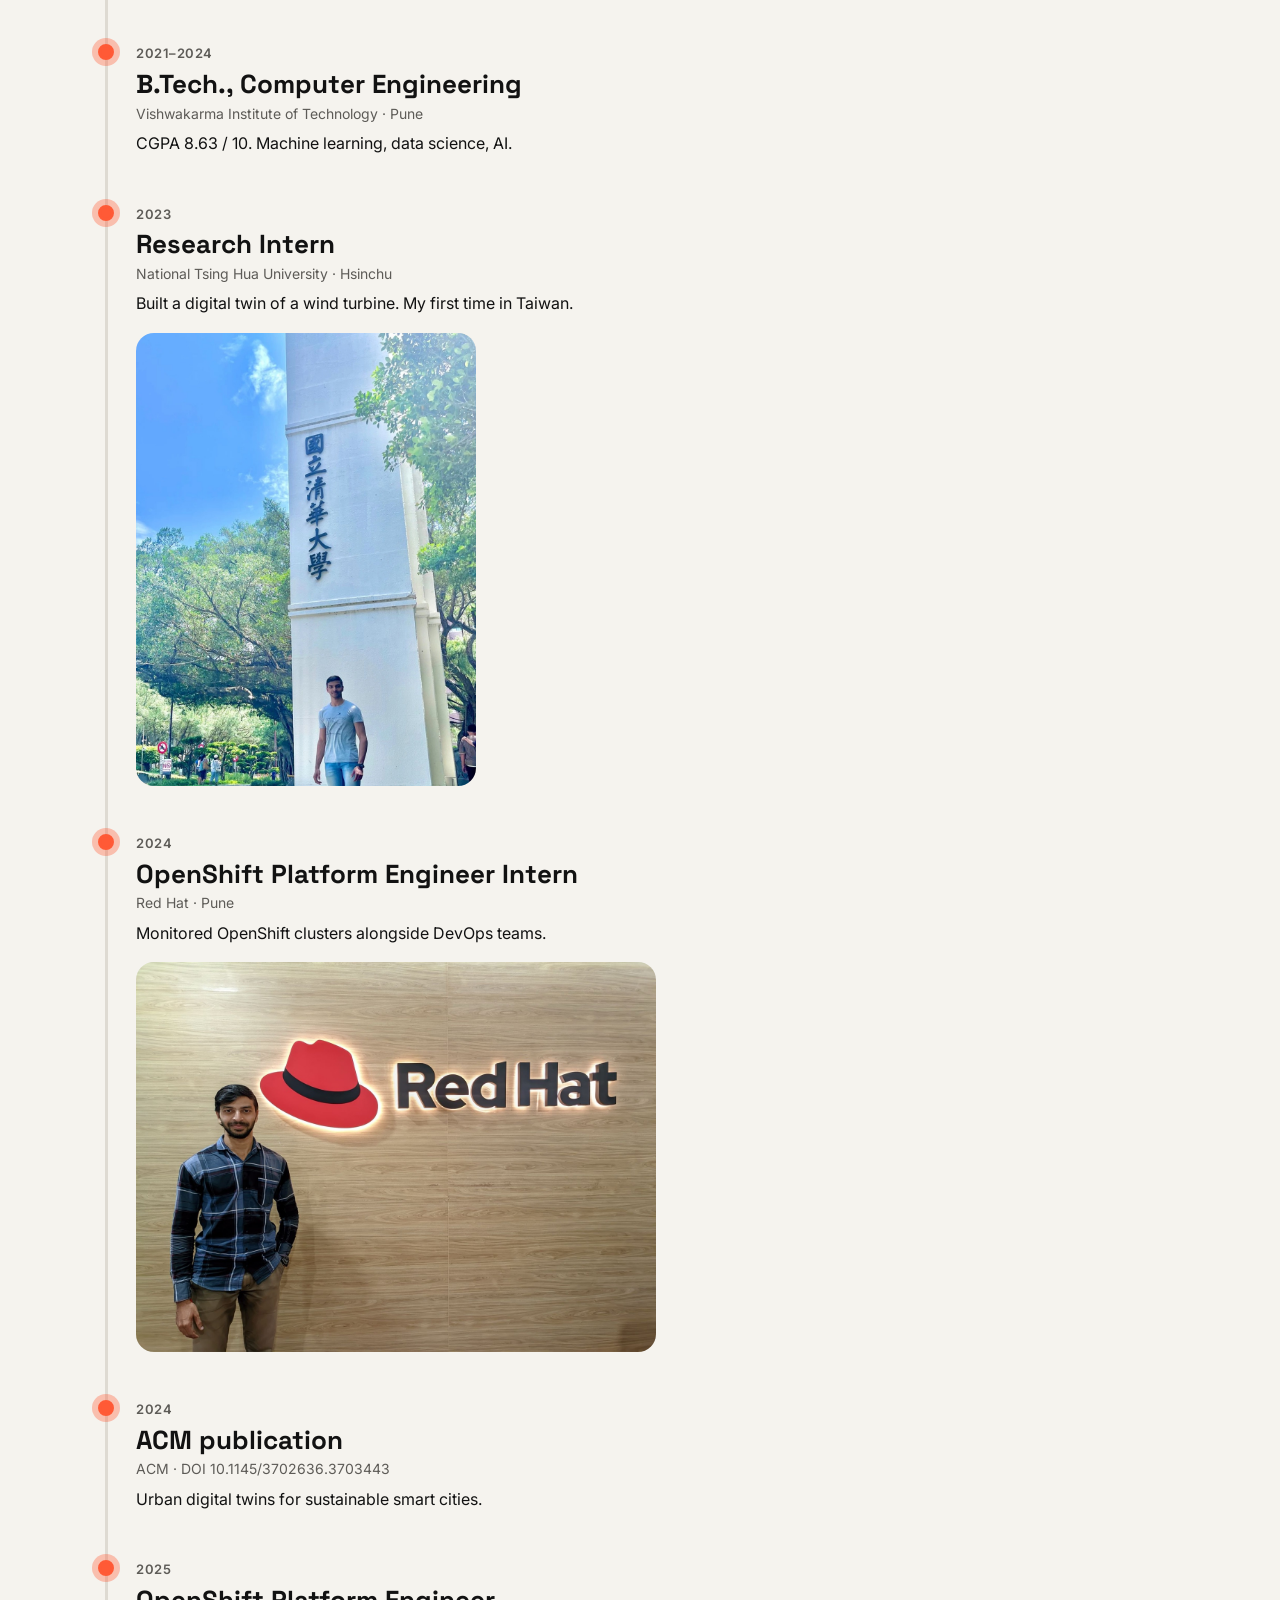
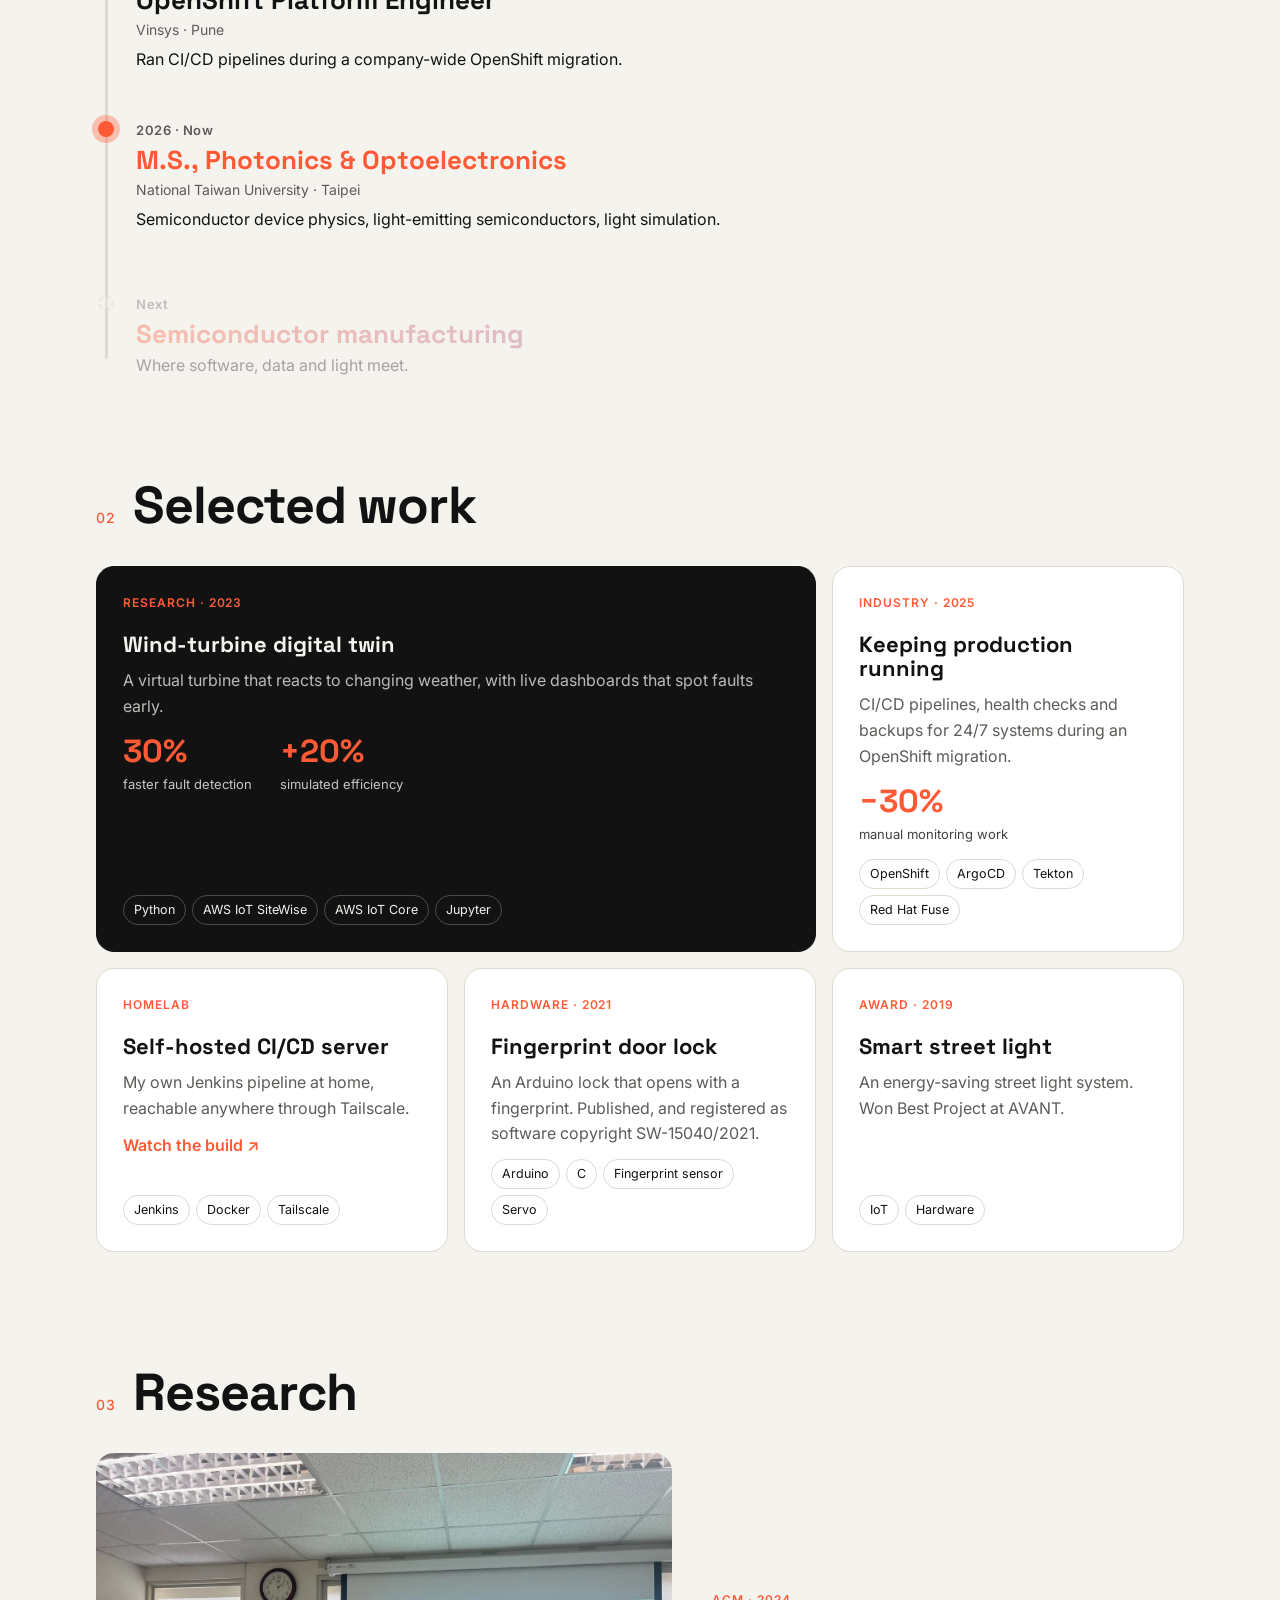
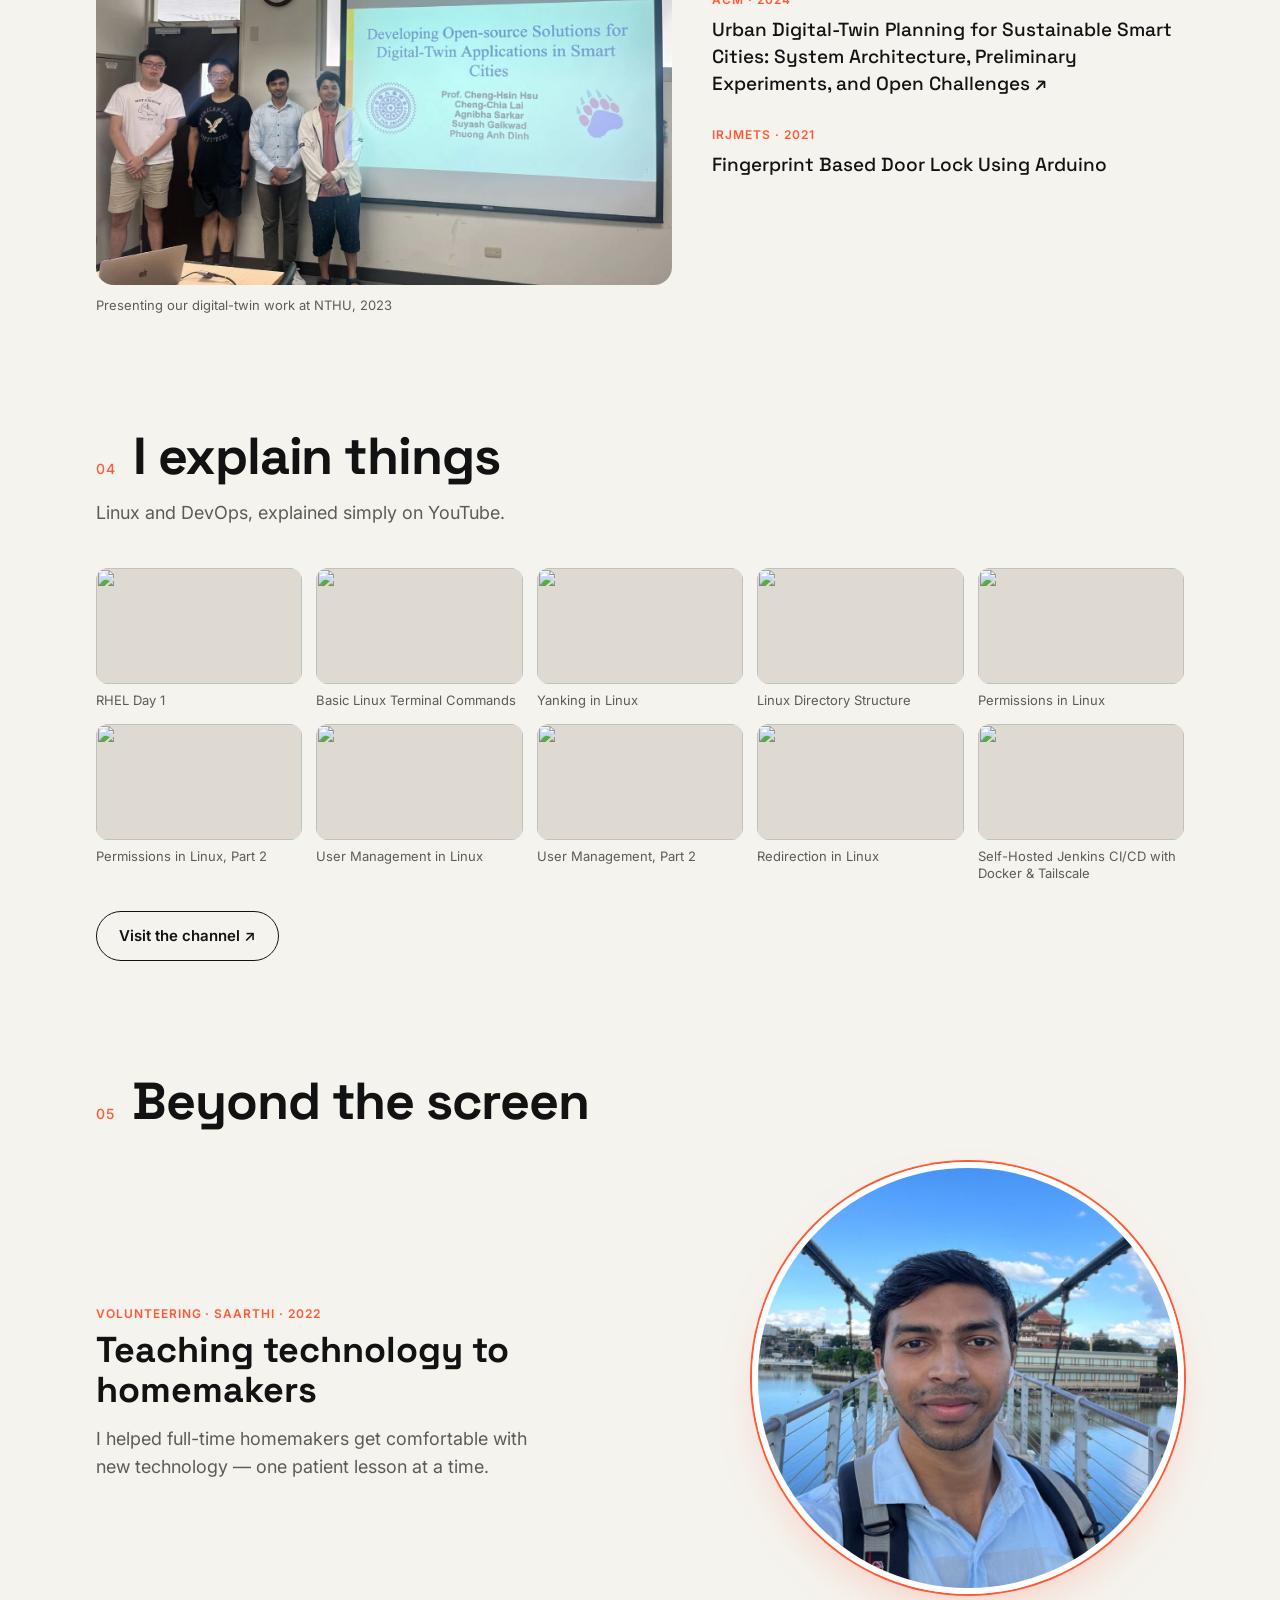
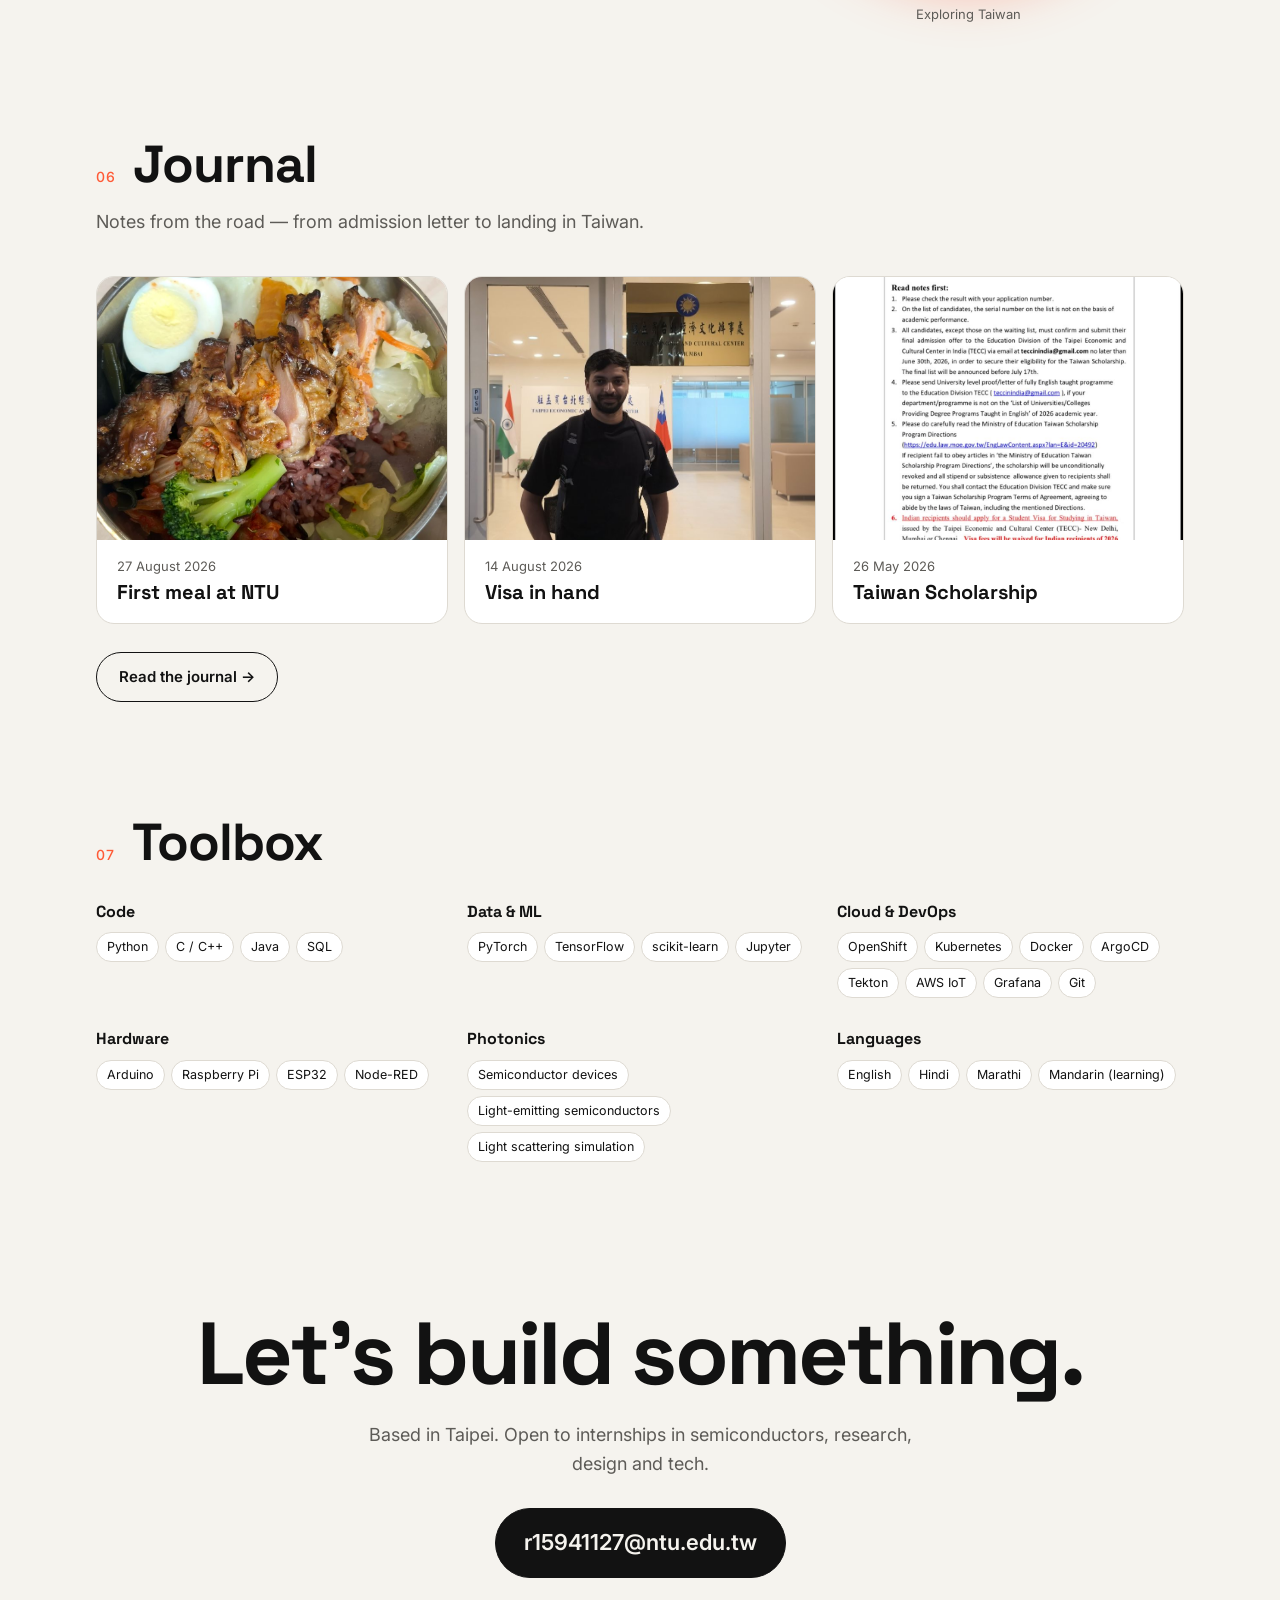
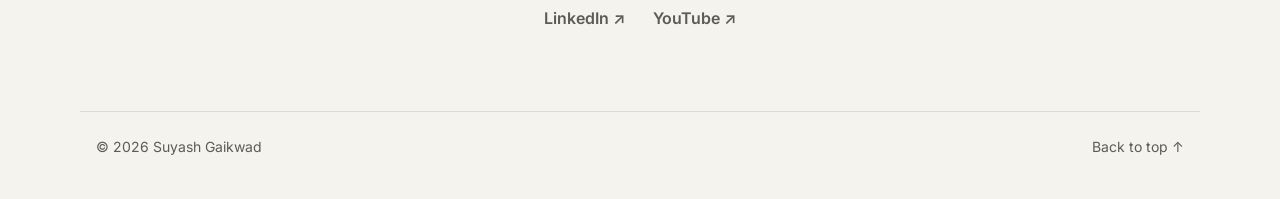
==== commit f6c8d6f5: "Add journal with first 15 posts (Apr–Aug 2026) Co-Authored-By: Claude Opus 5.5 <noreply@anthropic.co" ====
--- a/index.html
+++ b/index.html
@@ -23,6 +23,7 @@
     <a href="#work" data-i18n="nav.work">Work</a>
     <a href="#research" data-i18n="nav.research">Research</a>
     <a href="#videos" data-i18n="nav.videos">Videos</a>
+    <a href="journal.html" data-i18n="nav.journal">Journal</a>
     <a href="#contact" data-i18n="nav.contact">Contact</a>
   </nav>
   <button class="lang" id="langToggle" aria-label="Switch language">
@@ -223,9 +224,17 @@
     </div>
   </section>
 
+  <!-- JOURNAL -->
+  <section id="journal" class="section">
+    <h2 class="h"><span class="num">06</span><span data-i18n="jhome.h">Journal</span></h2>
+    <p class="lede" data-i18n="jhome.lede">Notes from the road — from admission letter to landing in Taiwan.</p>
+    <div class="fposts" id="featuredPosts"></div>
+    <a class="btn" href="journal.html" data-i18n="jhome.cta">Read the journal →</a>
+  </section>
+
   <!-- SKILLS -->
   <section class="section">
-    <h2 class="h"><span class="num">06</span><span data-i18n="skills.h">Toolbox</span></h2>
+    <h2 class="h"><span class="num">07</span><span data-i18n="skills.h">Toolbox</span></h2>
     <div class="skills">
       <div><h3 data-i18n="s.code">Code</h3><ul class="chips"><li>Python</li><li>C / C++</li><li>Java</li><li>SQL</li></ul></div>
       <div><h3 data-i18n="s.ml">Data &amp; ML</h3><ul class="chips"><li>PyTorch</li><li>TensorFlow</li><li>scikit-learn</li><li>Jupyter</li></ul></div>
@@ -256,6 +265,8 @@
   <a href="#top" data-i18n="foot.top">Back to top ↑</a>
 </footer>
 
+<script src="posts.js"></script>
+<script src="journal.js"></script>
 <script src="main.js"></script>
 </body>
 </html>
--- a/style.css
+++ b/style.css
@@ -255,3 +255,59 @@
   *, *::before, *::after { animation: none !important; transition: none !important; }
   .node { opacity: 1; transform: none; }
 }
+
+/* JOURNAL — home teaser */
+.fposts { display: grid; grid-template-columns: repeat(3, 1fr); gap: 16px; margin-bottom: 28px; }
+.fpost {
+  text-decoration: none; background: var(--surface); border: 1px solid var(--line); border-radius: var(--radius);
+  overflow: hidden; display: flex; flex-direction: column; transition: transform .25s, border-color .25s;
+}
+.fpost:hover { transform: translateY(-4px); border-color: var(--laser); }
+.fpost img { aspect-ratio: 4 / 3; object-fit: cover; width: 100%; }
+.fpost time { font-size: 13px; color: var(--muted); padding: 16px 20px 0; }
+.fpost h3 { font-size: 20px; padding: 4px 20px 20px; }
+
+/* JOURNAL — page */
+.links a.current { color: var(--laser); }
+.journal { max-width: 860px; padding-top: 48px; }
+.journal h1.h { font-size: clamp(44px, 8vw, 72px); margin: 18px 0 12px; }
+.back { font-size: 14px; color: var(--muted); text-decoration: none; }
+.back:hover { color: var(--ink); }
+.note {
+  font-size: 14px; color: var(--muted); max-width: 60ch;
+  border-left: 3px solid var(--laser); padding: 2px 0 2px 12px; margin-bottom: 28px;
+}
+.filter { display: inline-flex; gap: 4px; padding: 4px; border: 1px solid var(--line); border-radius: 99px; background: var(--surface); margin-bottom: 16px; }
+.filter button {
+  font: 600 13px var(--font); color: var(--muted); background: none; border: 0; border-radius: 99px;
+  padding: 7px 16px; cursor: pointer;
+}
+.filter button.on { background: var(--ink); color: var(--bg); }
+.month { font-size: 15px; font-family: var(--font); font-weight: 600; color: var(--laser); letter-spacing: .06em; text-transform: uppercase; margin: 48px 0 8px; }
+.post { display: grid; grid-template-columns: 110px 1fr; gap: 24px; padding: 28px 0; border-top: 1px solid var(--line); scroll-margin-top: 90px; }
+.post-meta time { font: 600 15px var(--display); }
+.star { display: inline-block; margin-top: 6px; font-size: 12px; font-weight: 600; color: var(--laser); }
+.post h3 { font-size: 24px; margin-bottom: 8px; }
+.post h3 a { text-decoration: none; }
+.post h3 a:hover { color: var(--laser); }
+.post p { color: var(--muted); font-size: 17px; }
+.post.flash { animation: flash 2s ease-out; }
+@keyframes flash { from { background: color-mix(in srgb, var(--laser) 14%, transparent); } }
+.pics { display: grid; gap: 10px; margin-top: 16px; }
+.pics.n2 { grid-template-columns: 1fr 1fr; }
+.pic { padding: 0; border: 0; background: none; cursor: zoom-in; border-radius: 12px; overflow: hidden; }
+.pic img { width: 100%; max-height: 520px; object-fit: cover; transition: transform .4s; }
+.pics.n2 .pic img { aspect-ratio: 3 / 4; }
+.pic:hover img { transform: scale(1.03); }
+#lightbox { border: 0; padding: 0; background: none; max-width: 94vw; max-height: 94vh; cursor: zoom-out; }
+#lightbox::backdrop { background: rgba(0,0,0,.85); }
+#lightbox img { max-width: 94vw; max-height: 94vh; object-fit: contain; border-radius: 8px; }
+
+@media (max-width: 900px) {
+  .fposts { grid-template-columns: 1fr; }
+}
+@media (max-width: 640px) {
+  .post { grid-template-columns: 1fr; gap: 6px; }
+  .post-meta { display: flex; gap: 12px; align-items: baseline; }
+  .star { margin-top: 0; }
+}
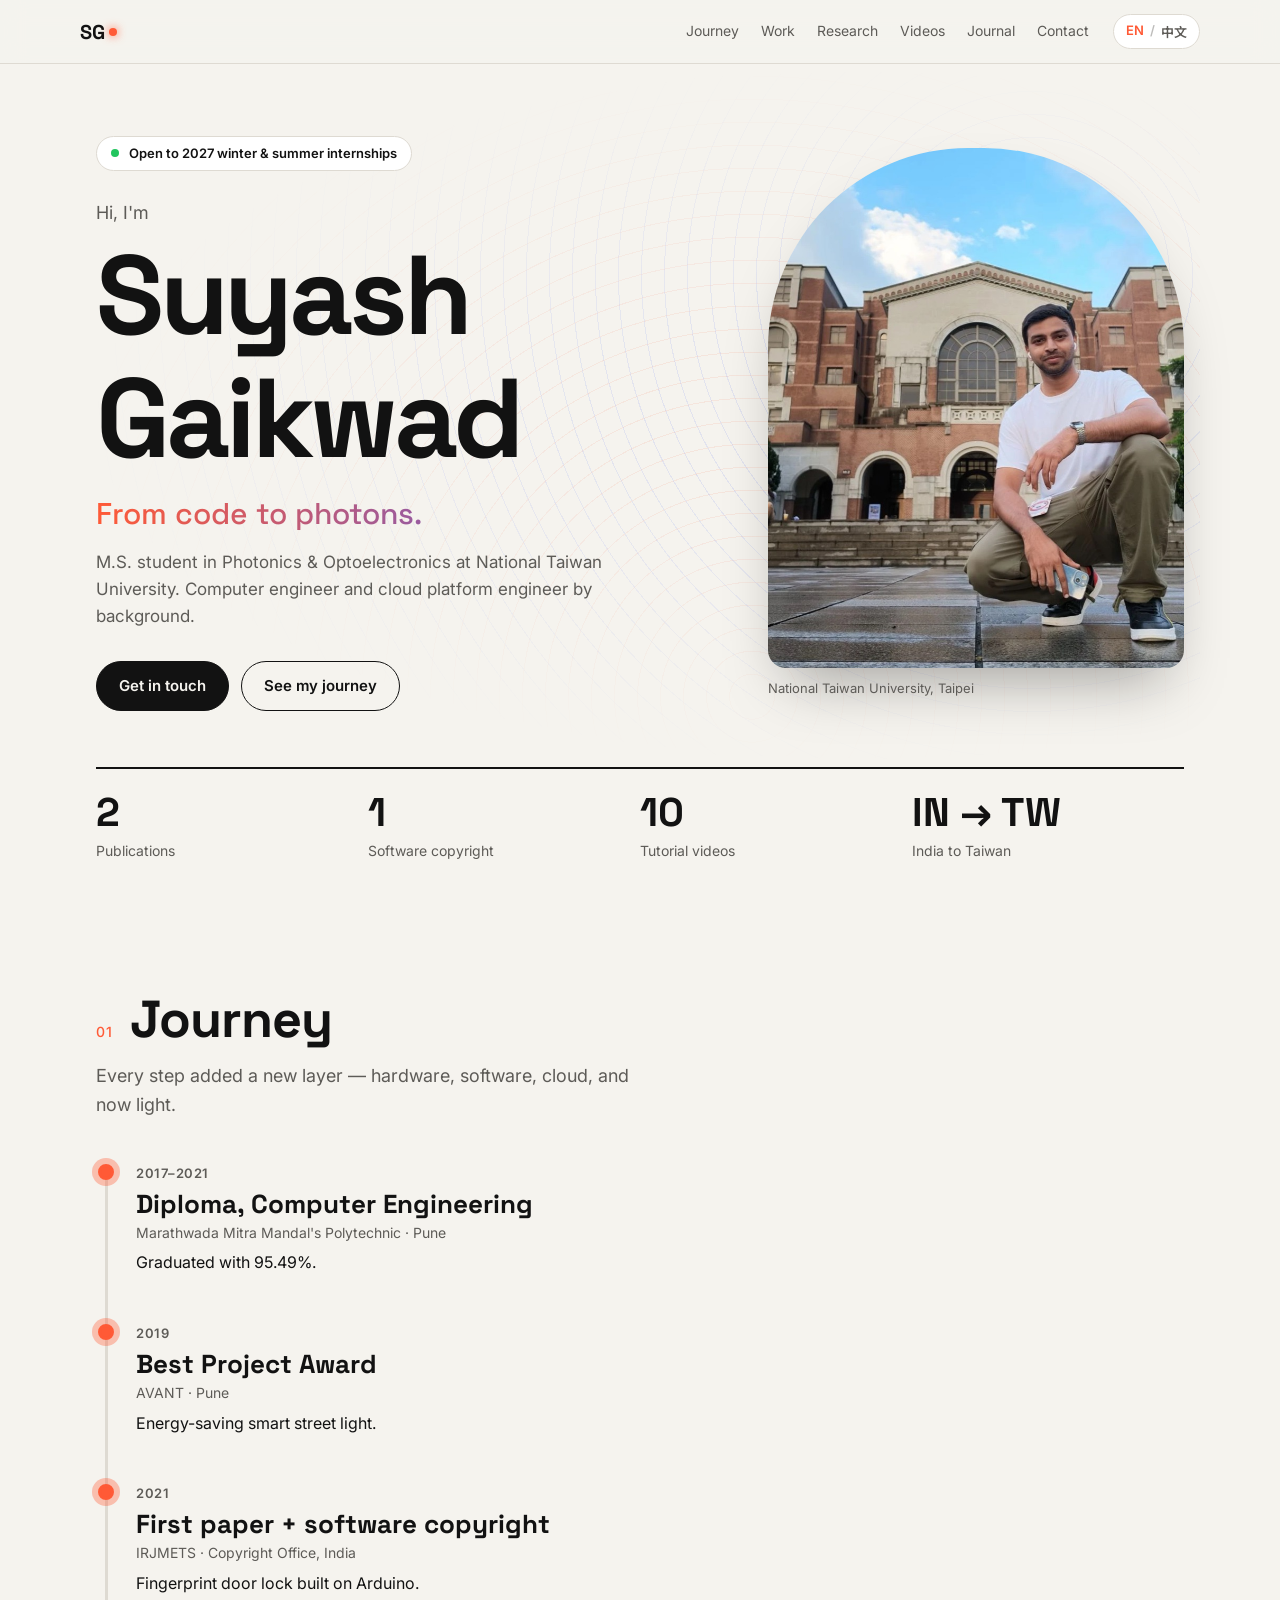
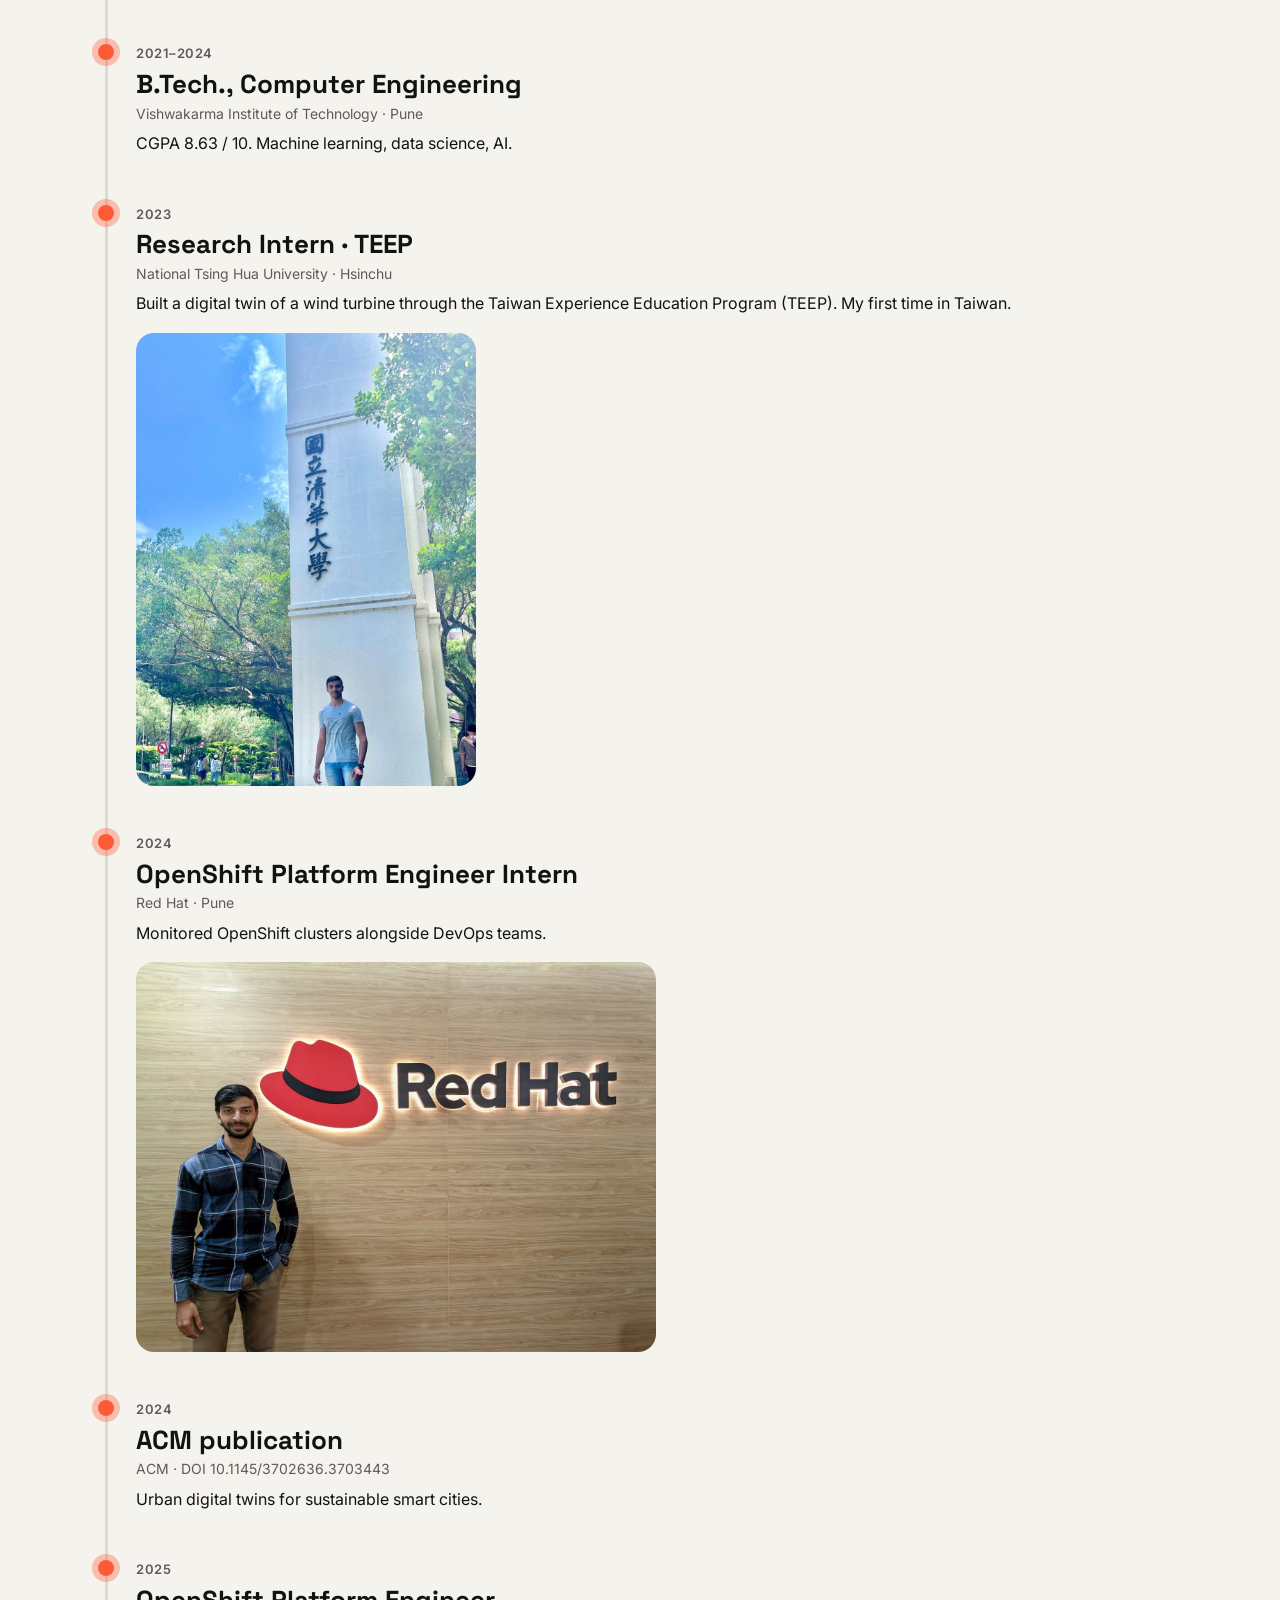
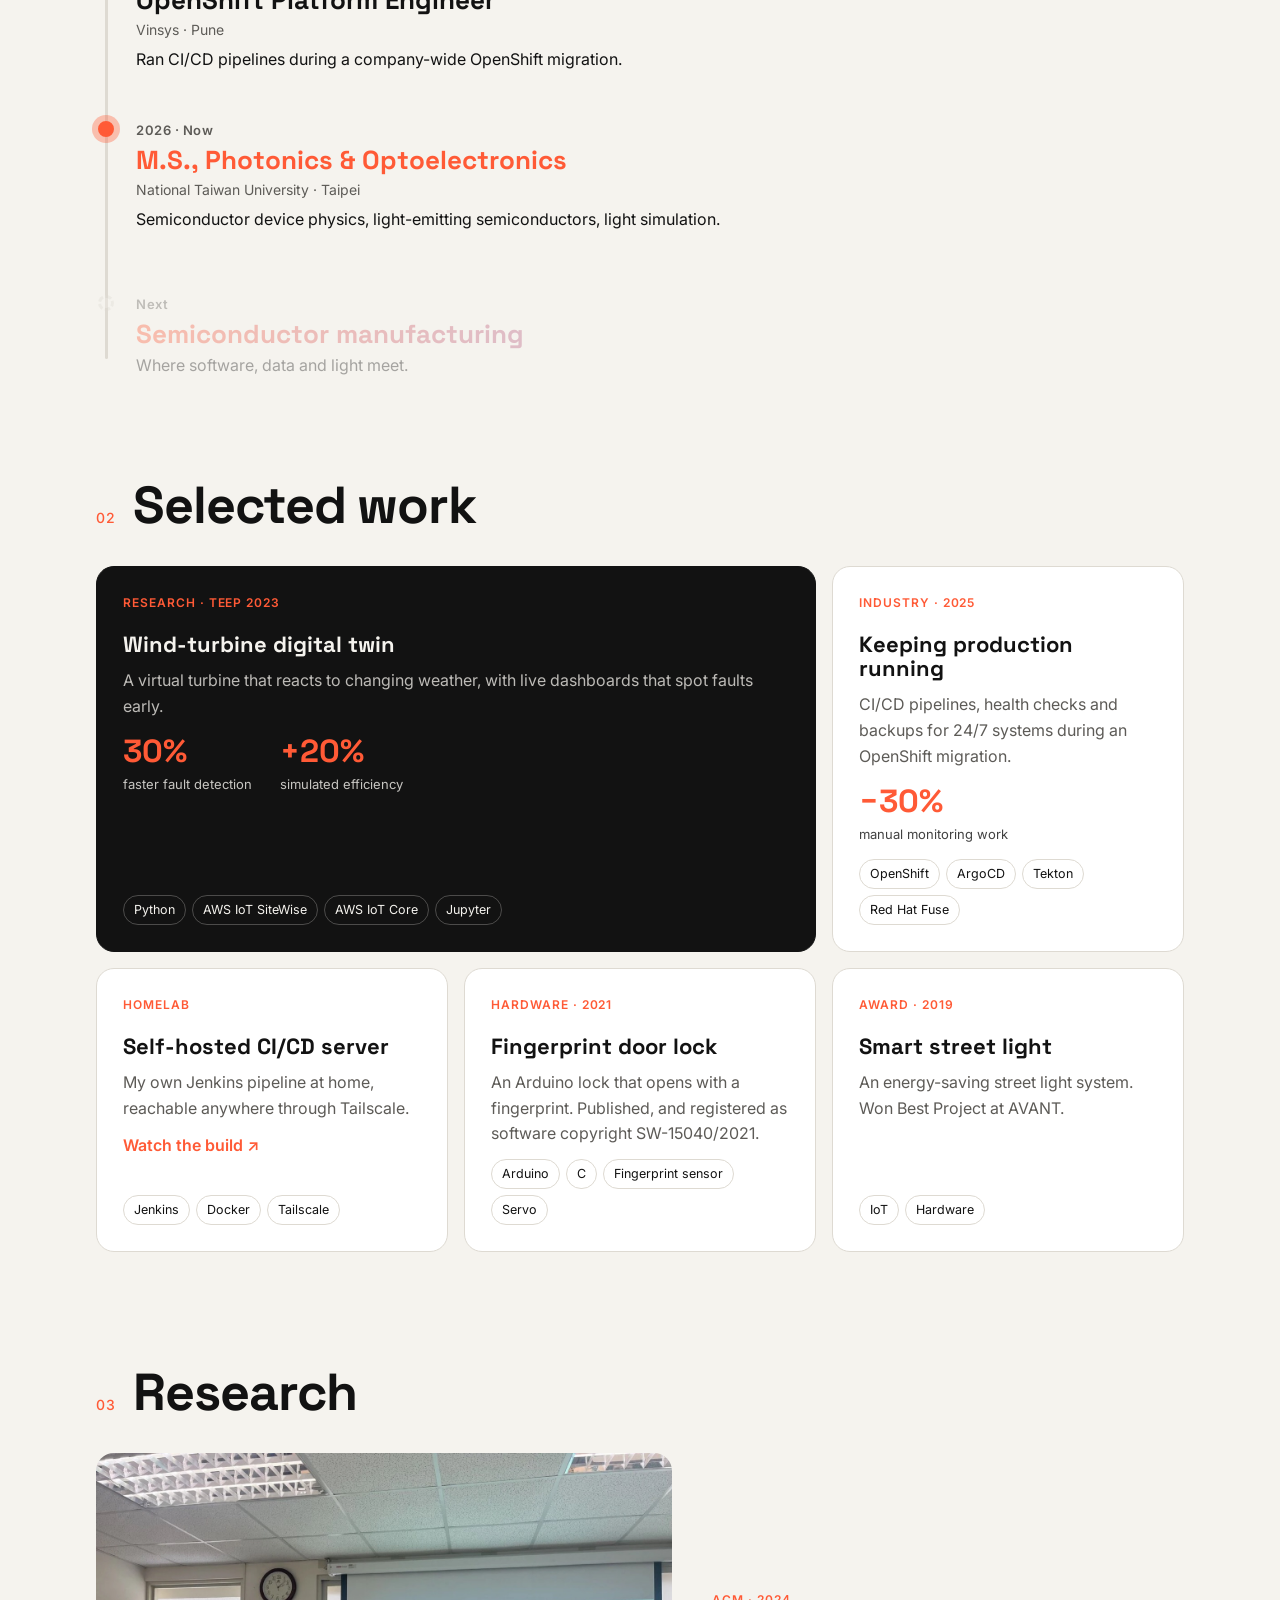
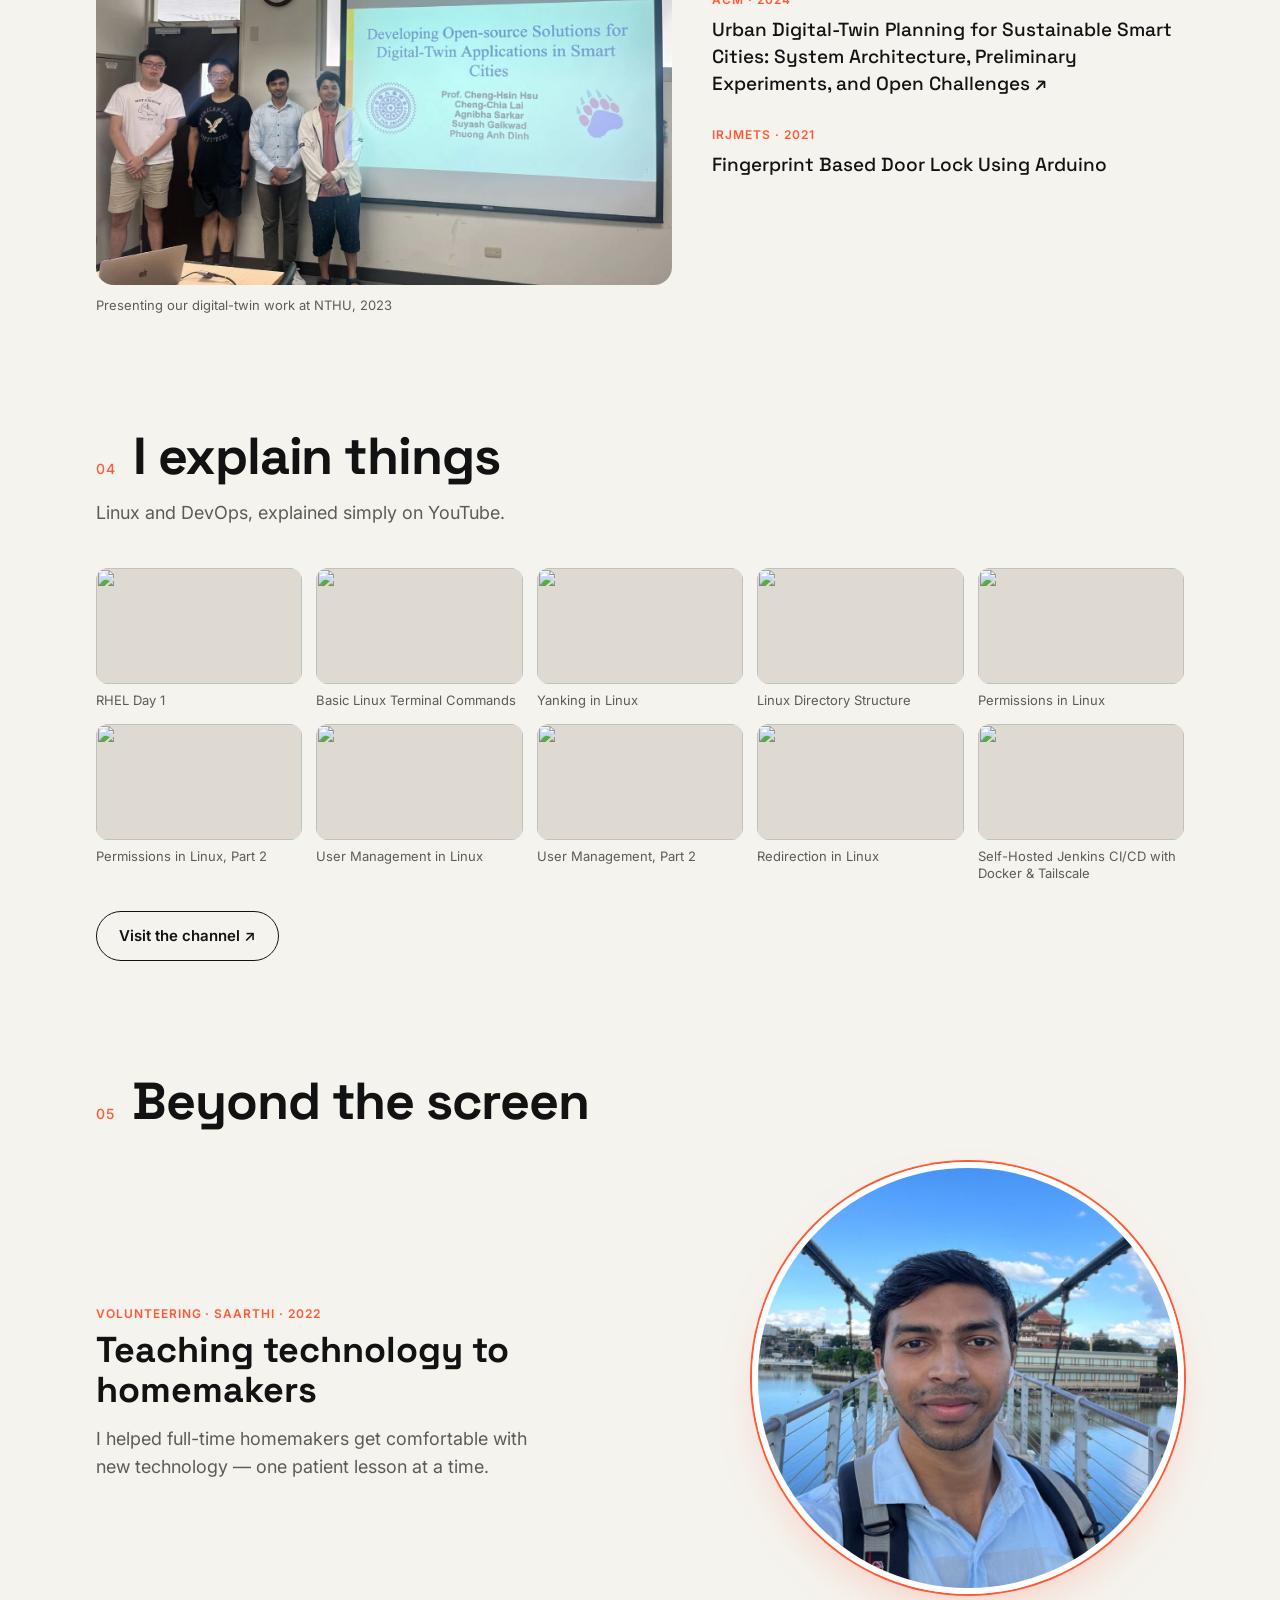
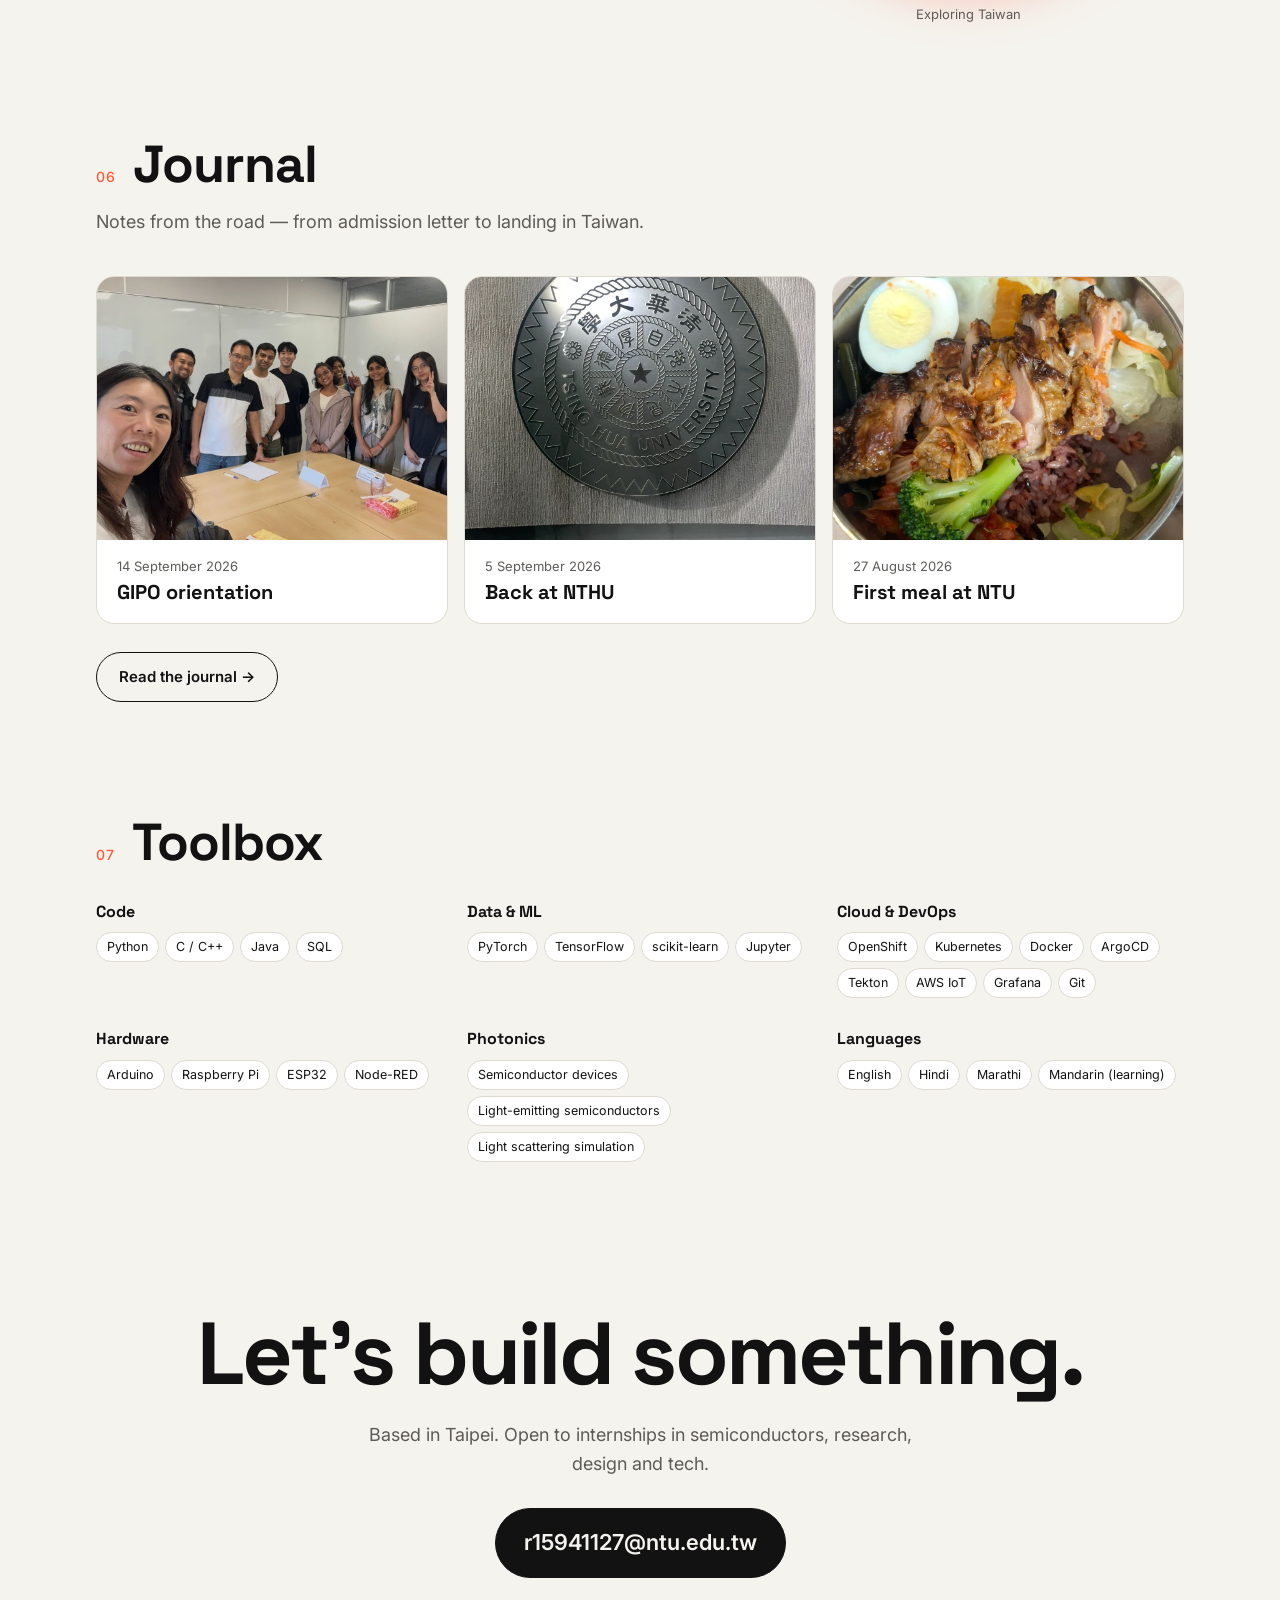
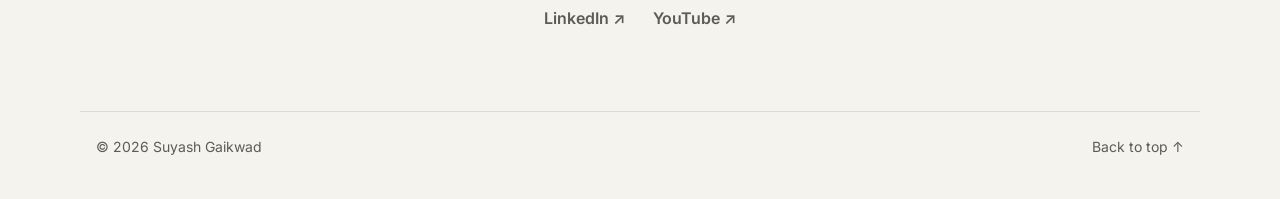
==== commit 2ddf8a71: "Add TEEP to NTHU internship; keep reunion post to the good memories Co-Authored-By: Claude Opus 5.5 " ====
--- a/index.html
+++ b/index.html
@@ -93,9 +93,9 @@
       </li>
       <li class="node photo">
         <time>2023</time>
-        <h3 data-i18n="j5.t">Research Intern</h3>
+        <h3 data-i18n="j5.t">Research Intern · TEEP</h3>
         <p class="place" data-i18n="j5.p">National Tsing Hua University · Hsinchu</p>
-        <p data-i18n="j5.d">Built a digital twin of a wind turbine. My first time in Taiwan.</p>
+        <p data-i18n="j5.d">Built a digital twin of a wind turbine through the Taiwan Experience Education Program (TEEP). My first time in Taiwan.</p>
         <img src="assets/img/nthu.jpg" alt="Suyash at the National Tsing Hua University gate" loading="lazy" width="978" height="1400" class="tall">
       </li>
       <li class="node photo">
@@ -137,7 +137,7 @@
 
     <div class="cards">
       <article class="card feature">
-        <p class="tag" data-i18n="w1.k">Research · 2023</p>
+        <p class="tag" data-i18n="w1.k">Research · TEEP 2023</p>
         <h3 data-i18n="w1.t">Wind-turbine digital twin</h3>
         <p data-i18n="w1.d">A virtual turbine that reacts to changing weather, with live dashboards that spot faults early.</p>
         <div class="metrics">
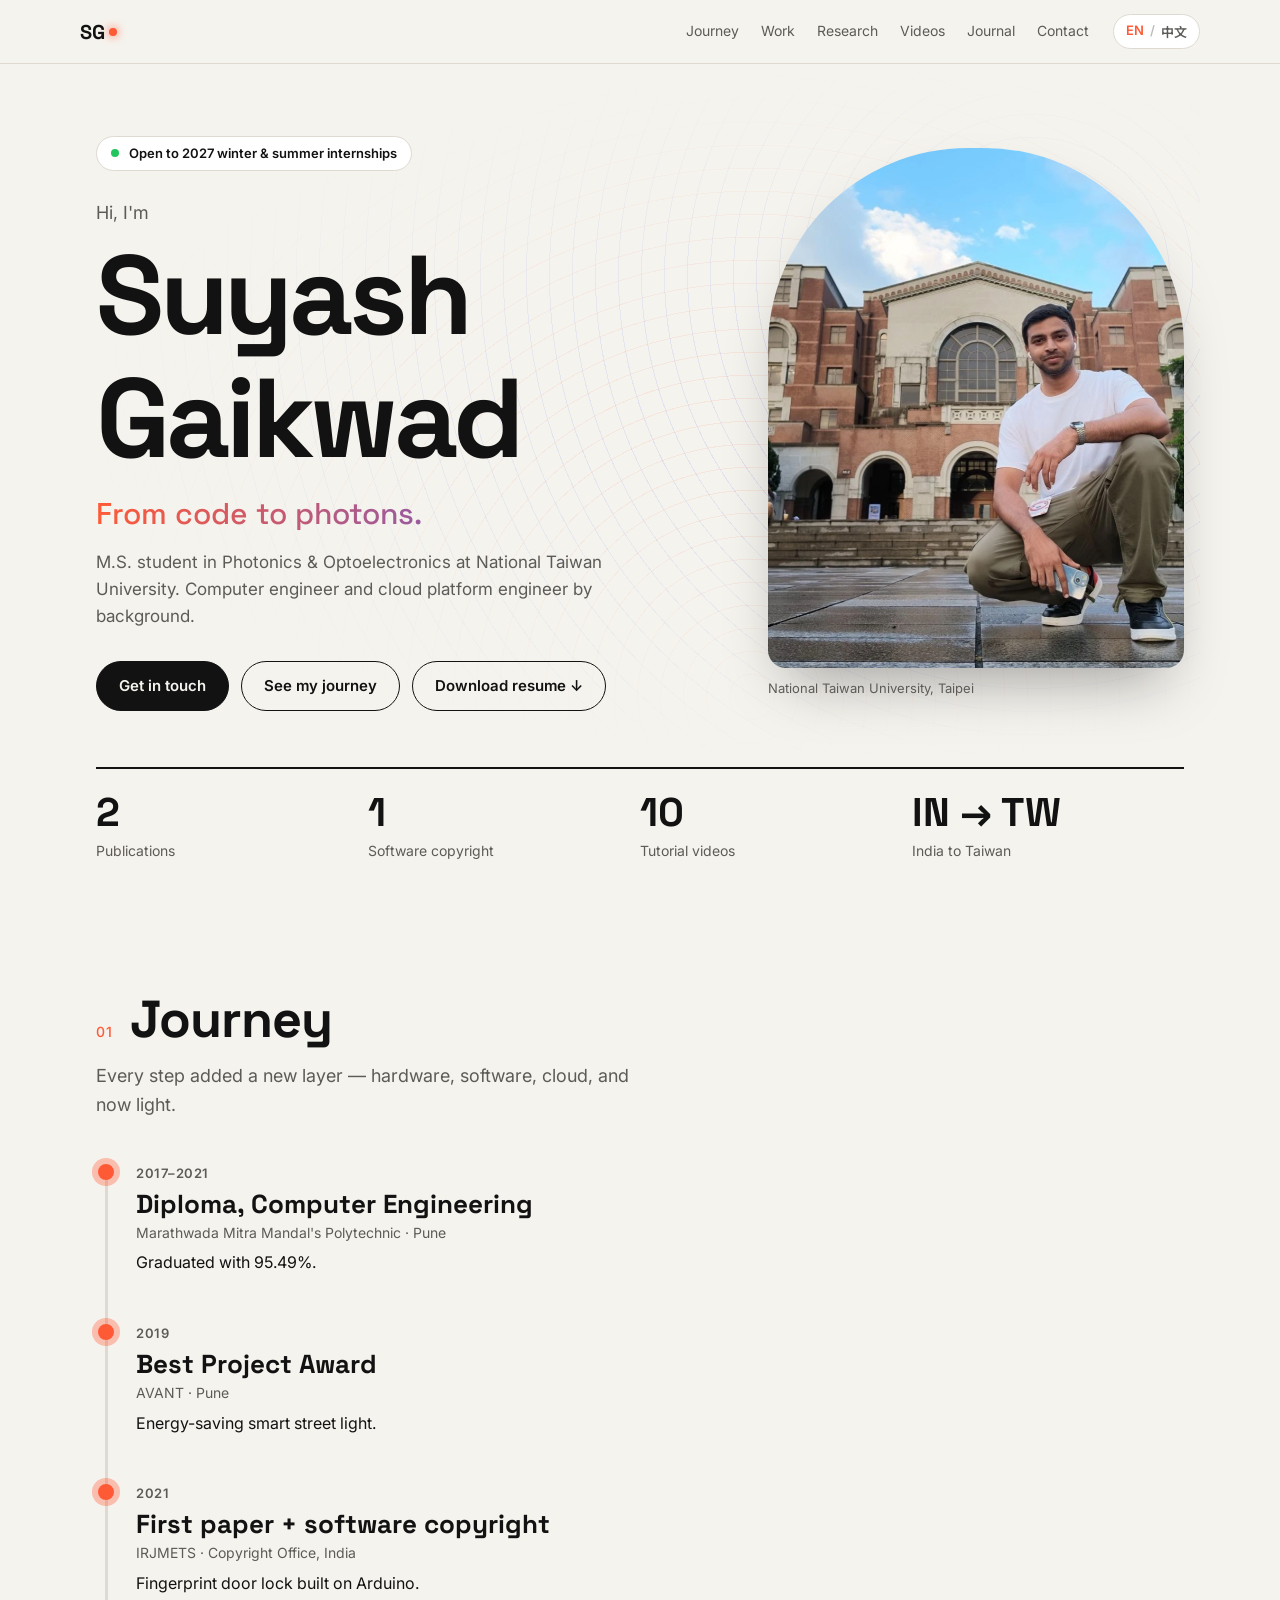
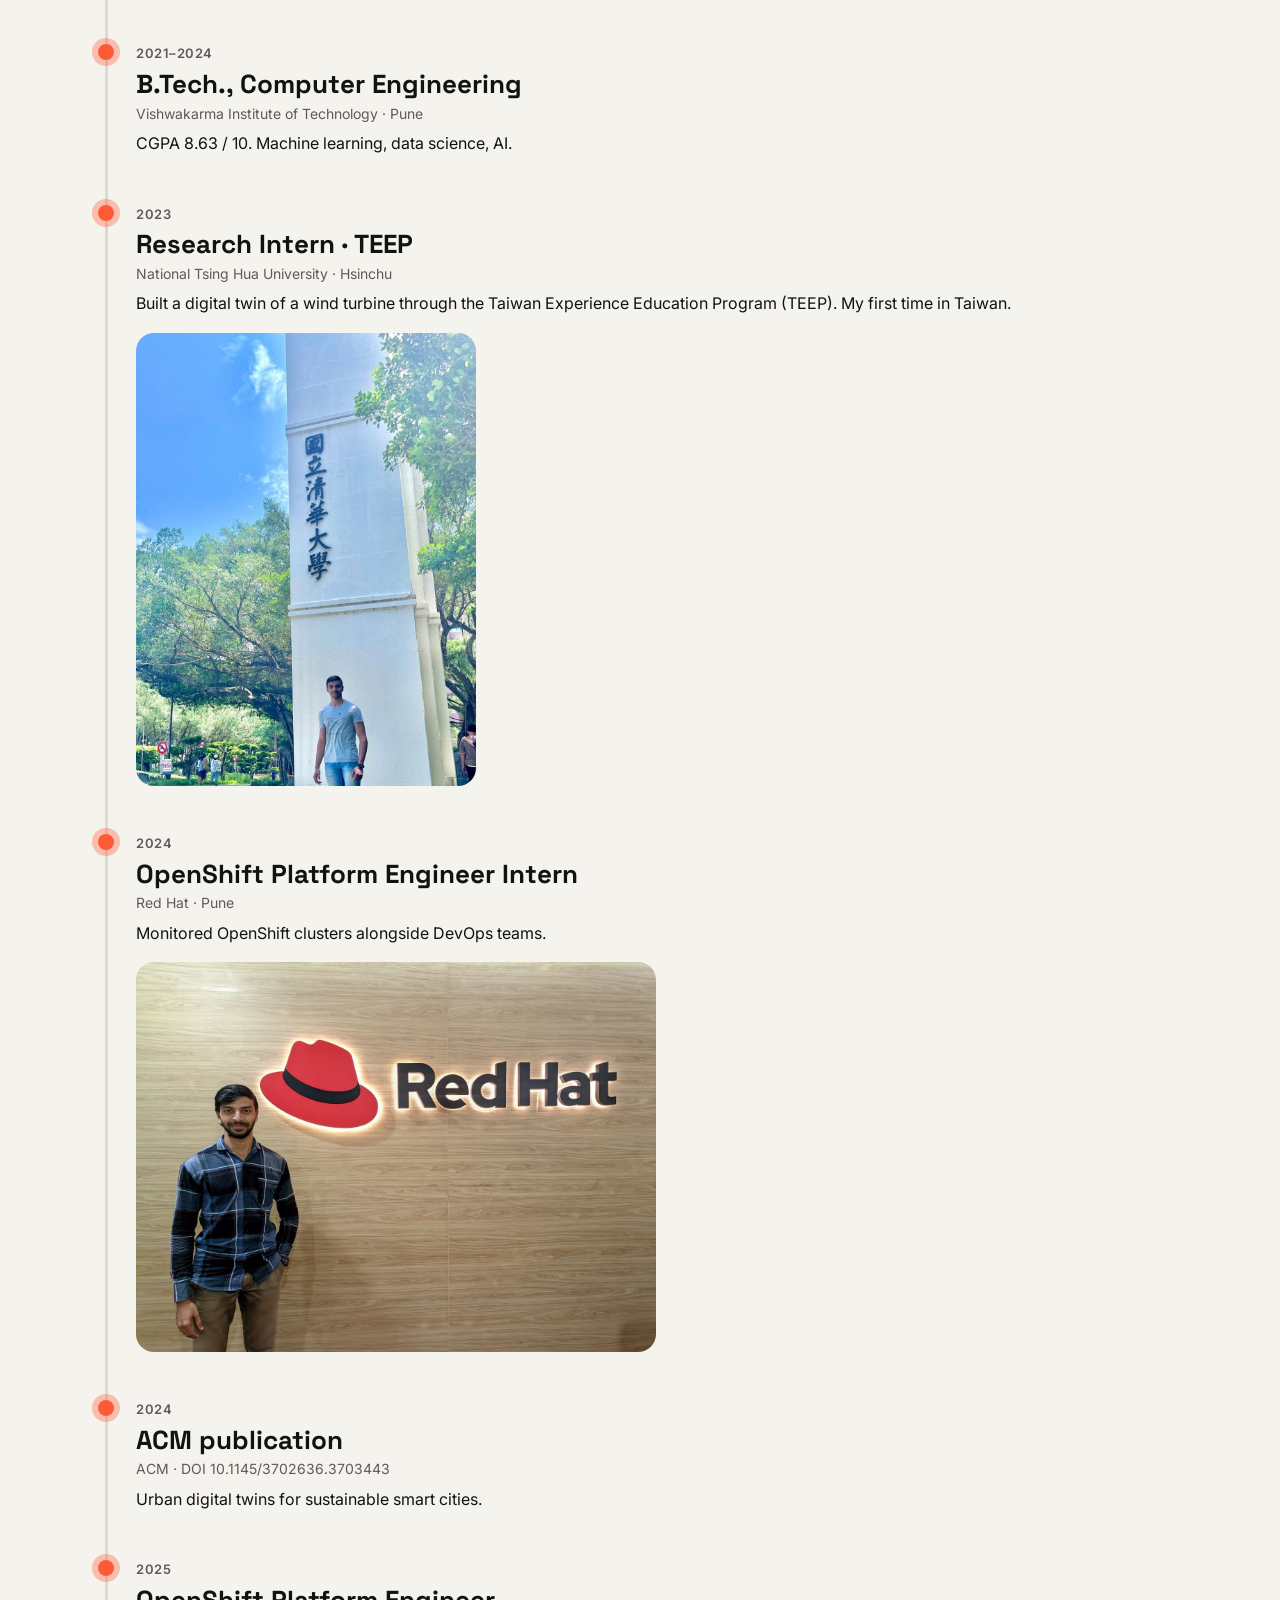
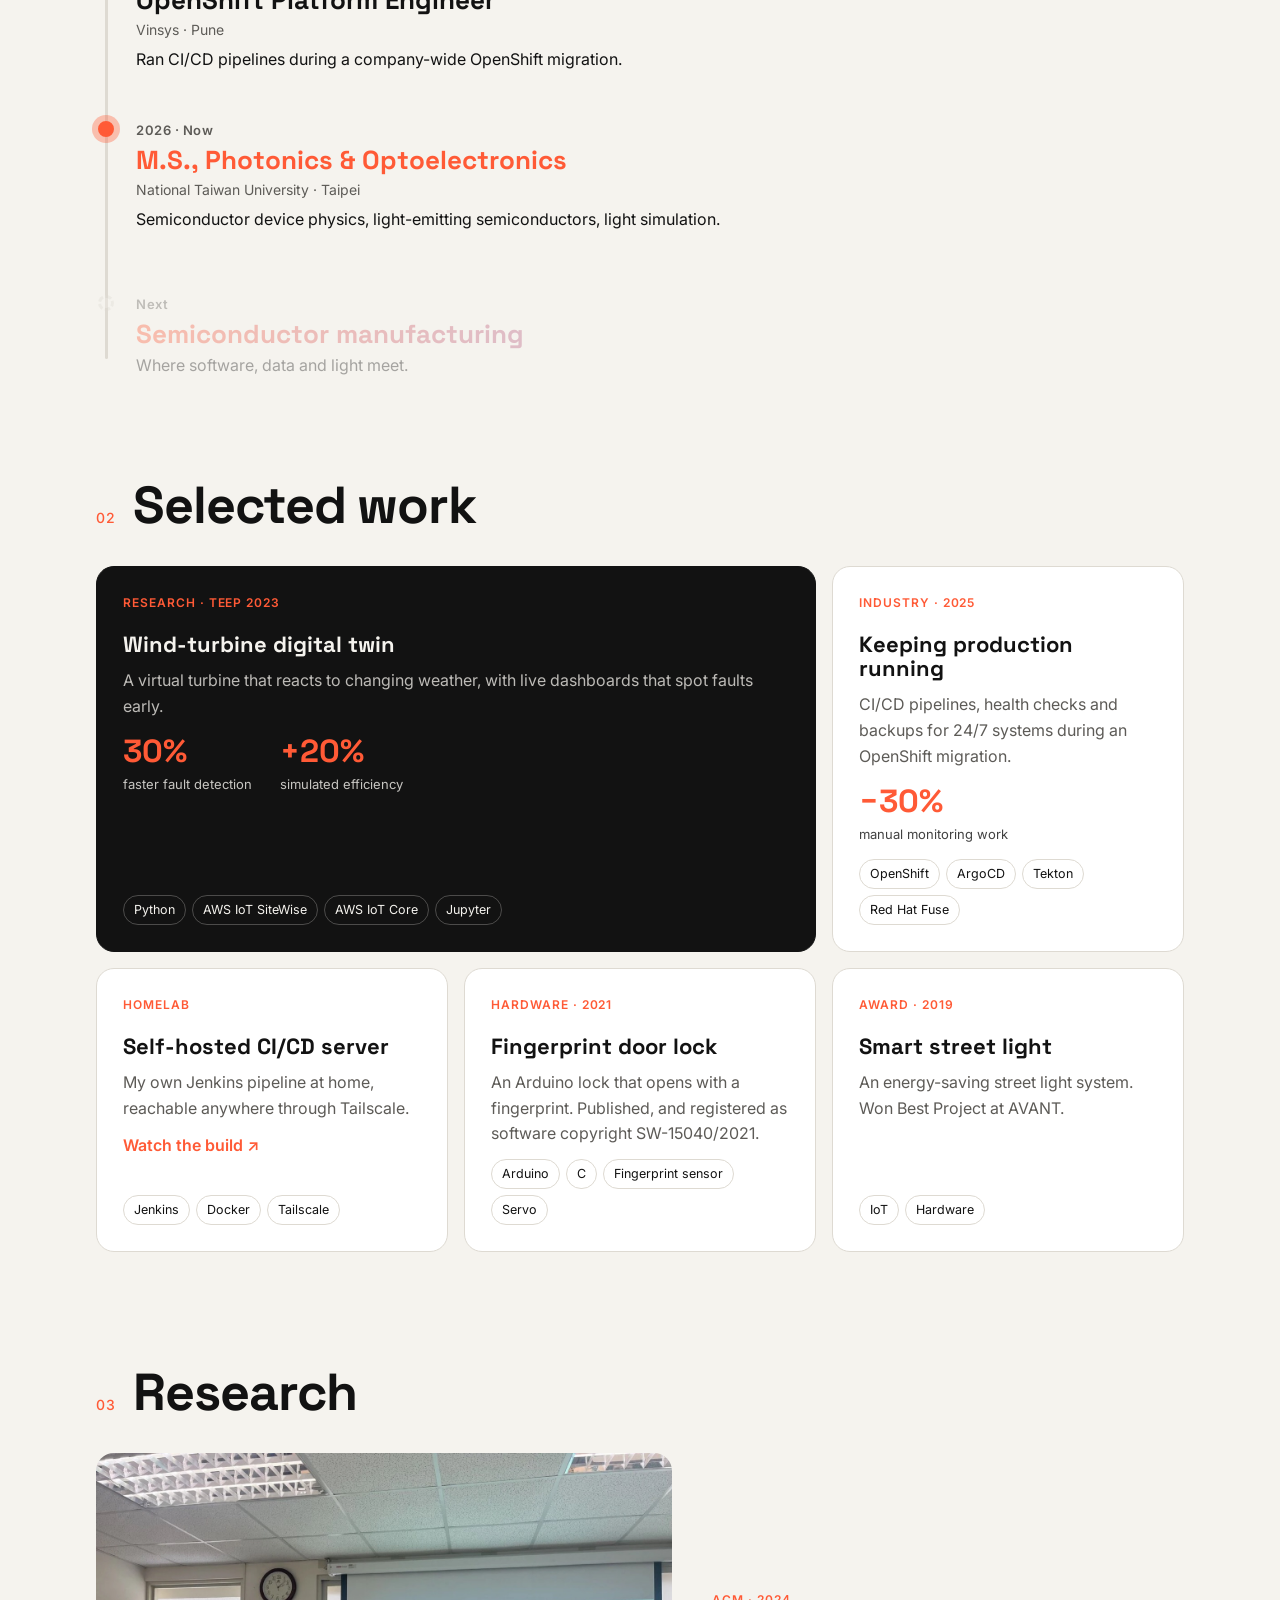
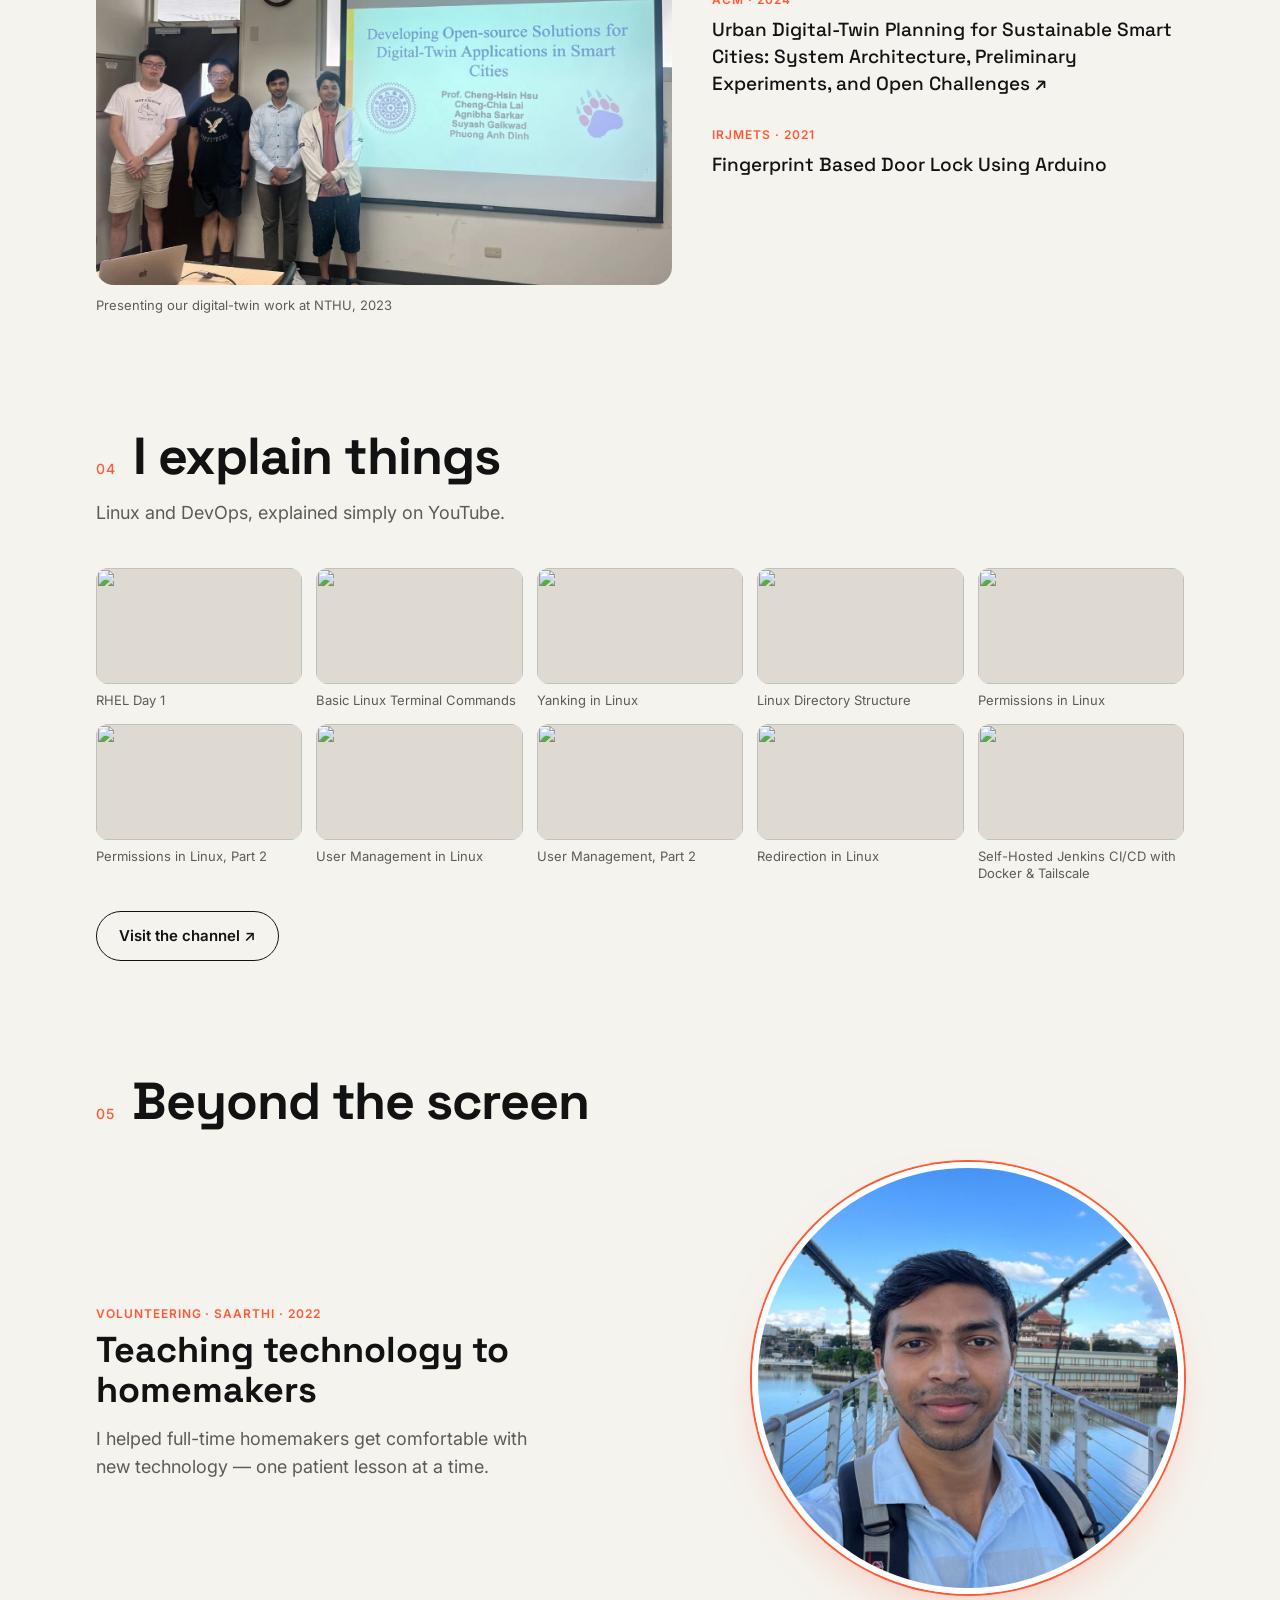
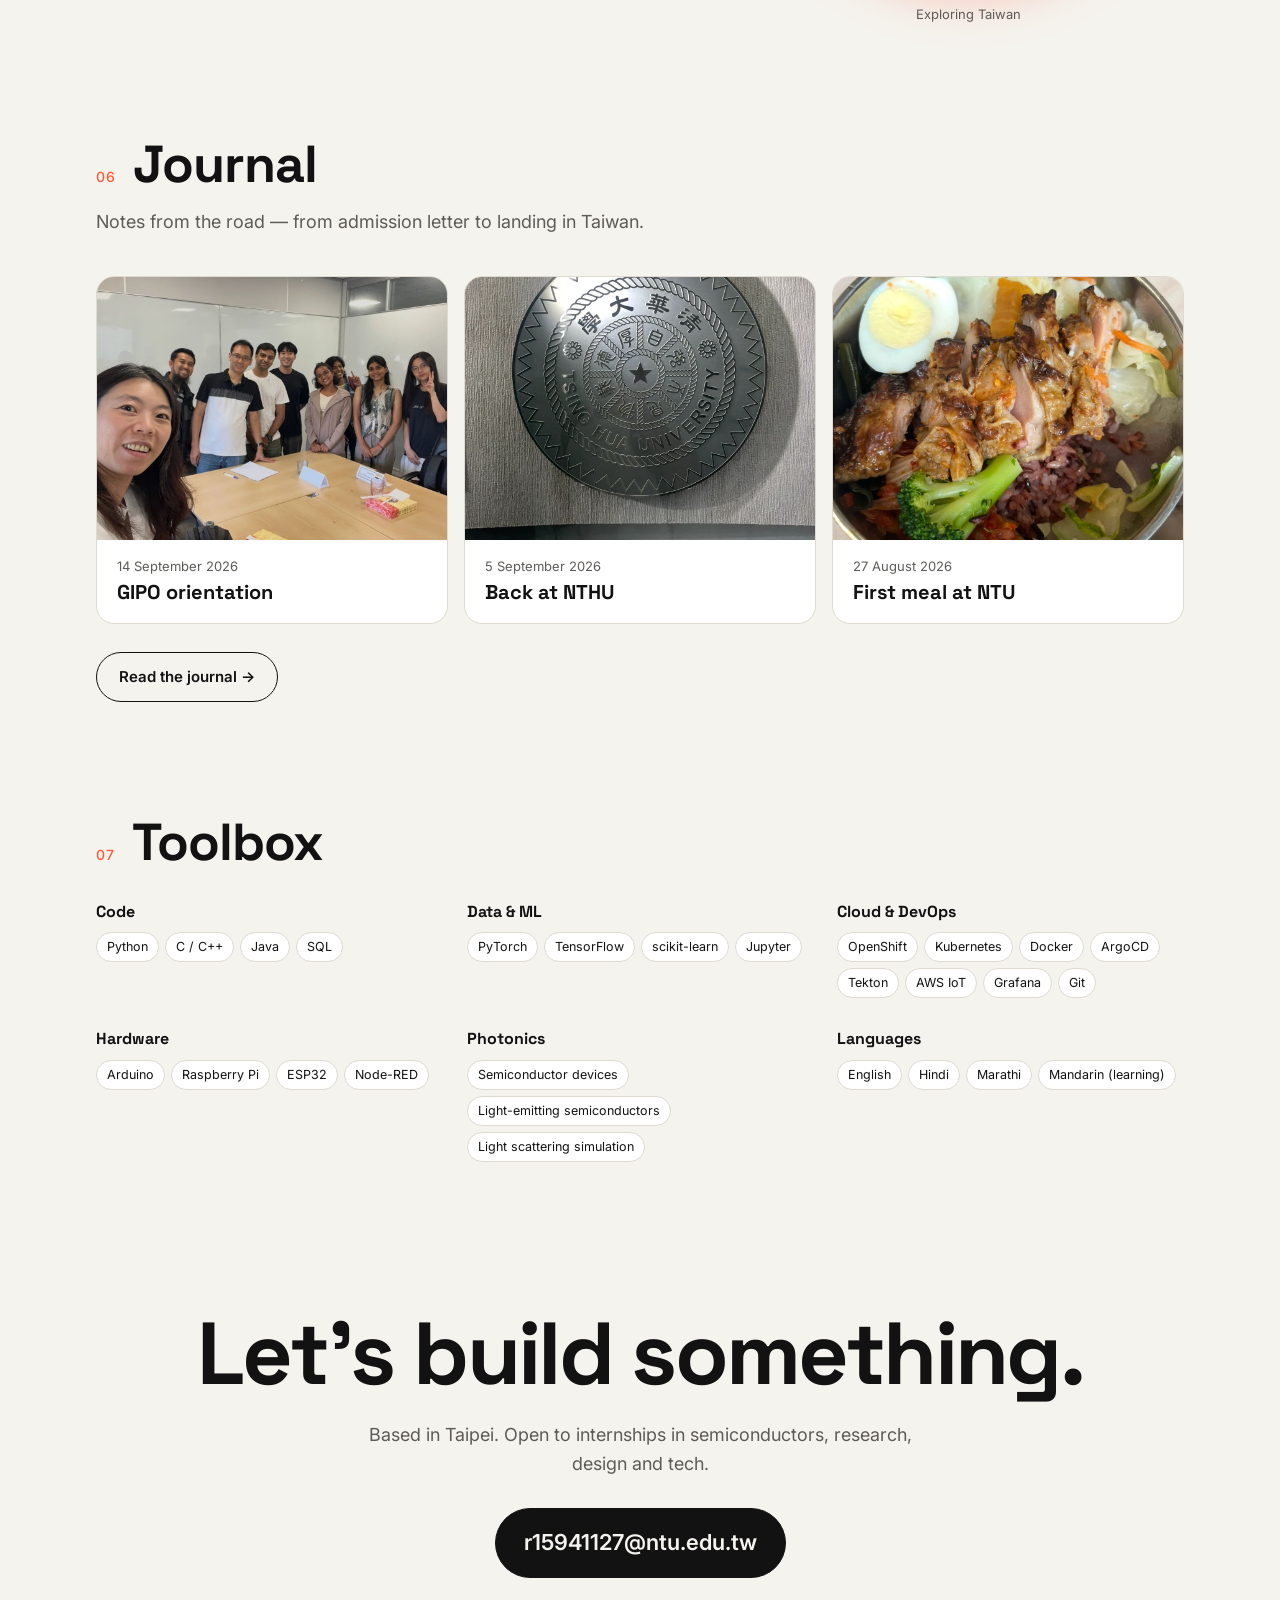
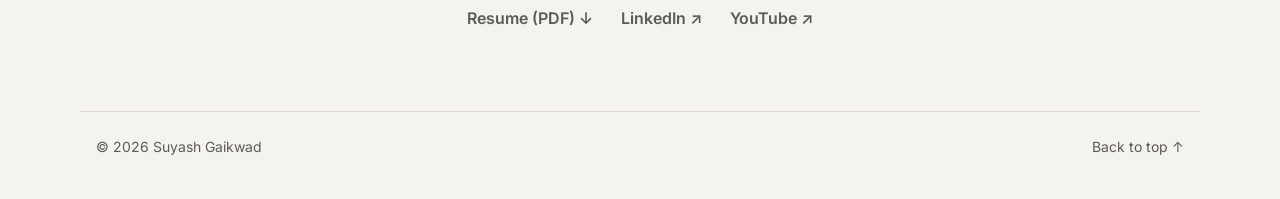
==== commit 9d95a845: "Add downloadable resume (public version, no phone number) Co-Authored-By: Claude Opus 5.5 <noreply@a" ====
--- a/index.html
+++ b/index.html
@@ -12,7 +12,7 @@
   <link rel="preconnect" href="https://fonts.googleapis.com">
   <link rel="preconnect" href="https://fonts.gstatic.com" crossorigin>
   <link href="https://fonts.googleapis.com/css2?family=Space+Grotesk:wght@400;500;700&family=Inter:wght@400;500;600&family=Noto+Sans+TC:wght@400;500;700&display=swap" rel="stylesheet">
-  <link rel="stylesheet" href="style.css">
+  <link rel="stylesheet" href="style.css?v=202610261415">
 </head>
 <body>
 
@@ -45,6 +45,7 @@
       <div class="cta">
         <a class="btn primary" href="#contact" data-i18n="hero.cta1">Get in touch</a>
         <a class="btn" href="#journey" data-i18n="hero.cta2">See my journey</a>
+        <a class="btn" href="assets/Suyash_Gaikwad_Resume.pdf" download data-i18n="hero.cv">Download resume ↓</a>
       </div>
     </div>
     <figure class="hero-photo">
@@ -253,6 +254,7 @@
       <a class="btn primary big" href="mailto:r15941127@ntu.edu.tw">r15941127@ntu.edu.tw</a>
     </div>
     <div class="social">
+      <a href="assets/Suyash_Gaikwad_Resume.pdf" download data-i18n="contact.cv">Resume (PDF) ↓</a>
       <a href="https://www.linkedin.com/in/suyash-gaikwad/" target="_blank" rel="noopener">LinkedIn ↗</a>
       <a href="https://www.youtube.com/@suyashgaikwad7" target="_blank" rel="noopener">YouTube ↗</a>
     </div>
@@ -265,8 +267,8 @@
   <a href="#top" data-i18n="foot.top">Back to top ↑</a>
 </footer>
 
-<script src="posts.js"></script>
-<script src="journal.js"></script>
-<script src="main.js"></script>
+<script src="posts.js?v=202610261415"></script>
+<script src="journal.js?v=202610261415"></script>
+<script src="main.js?v=202610261415"></script>
 </body>
 </html>
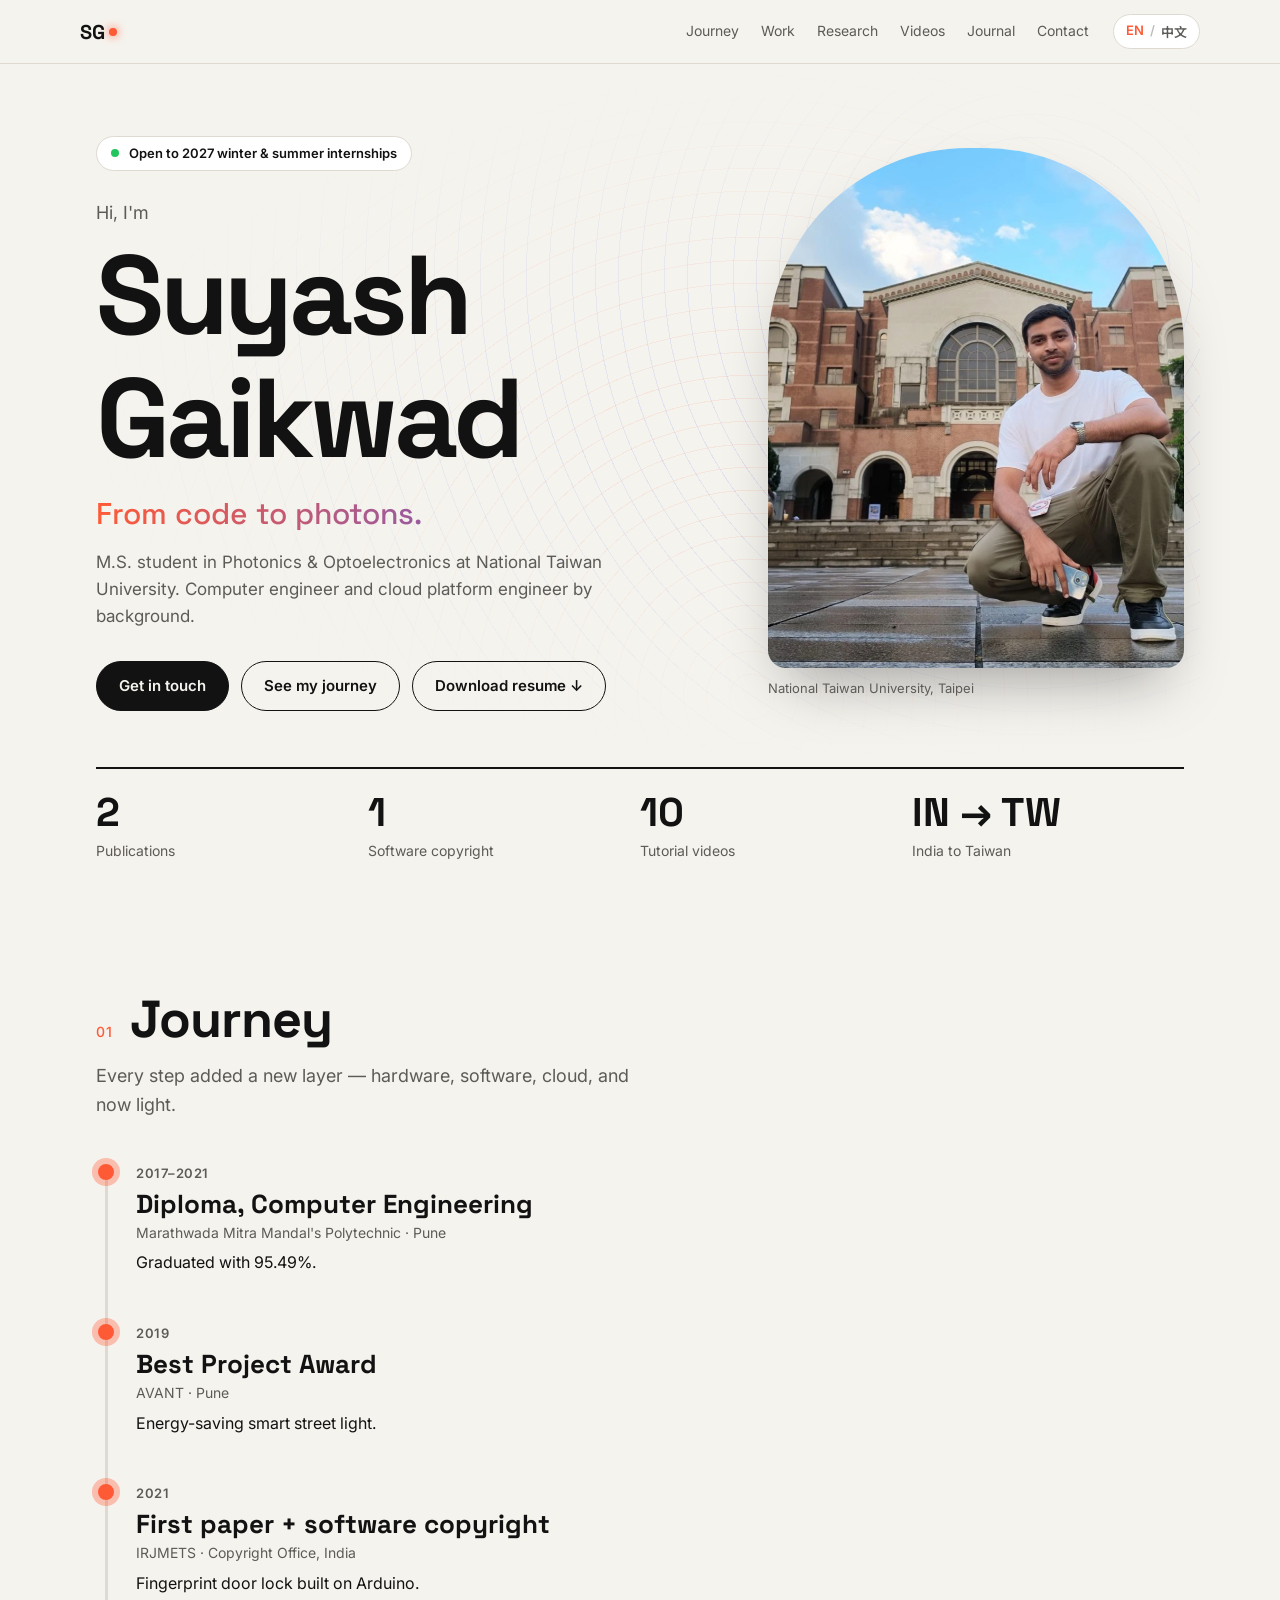
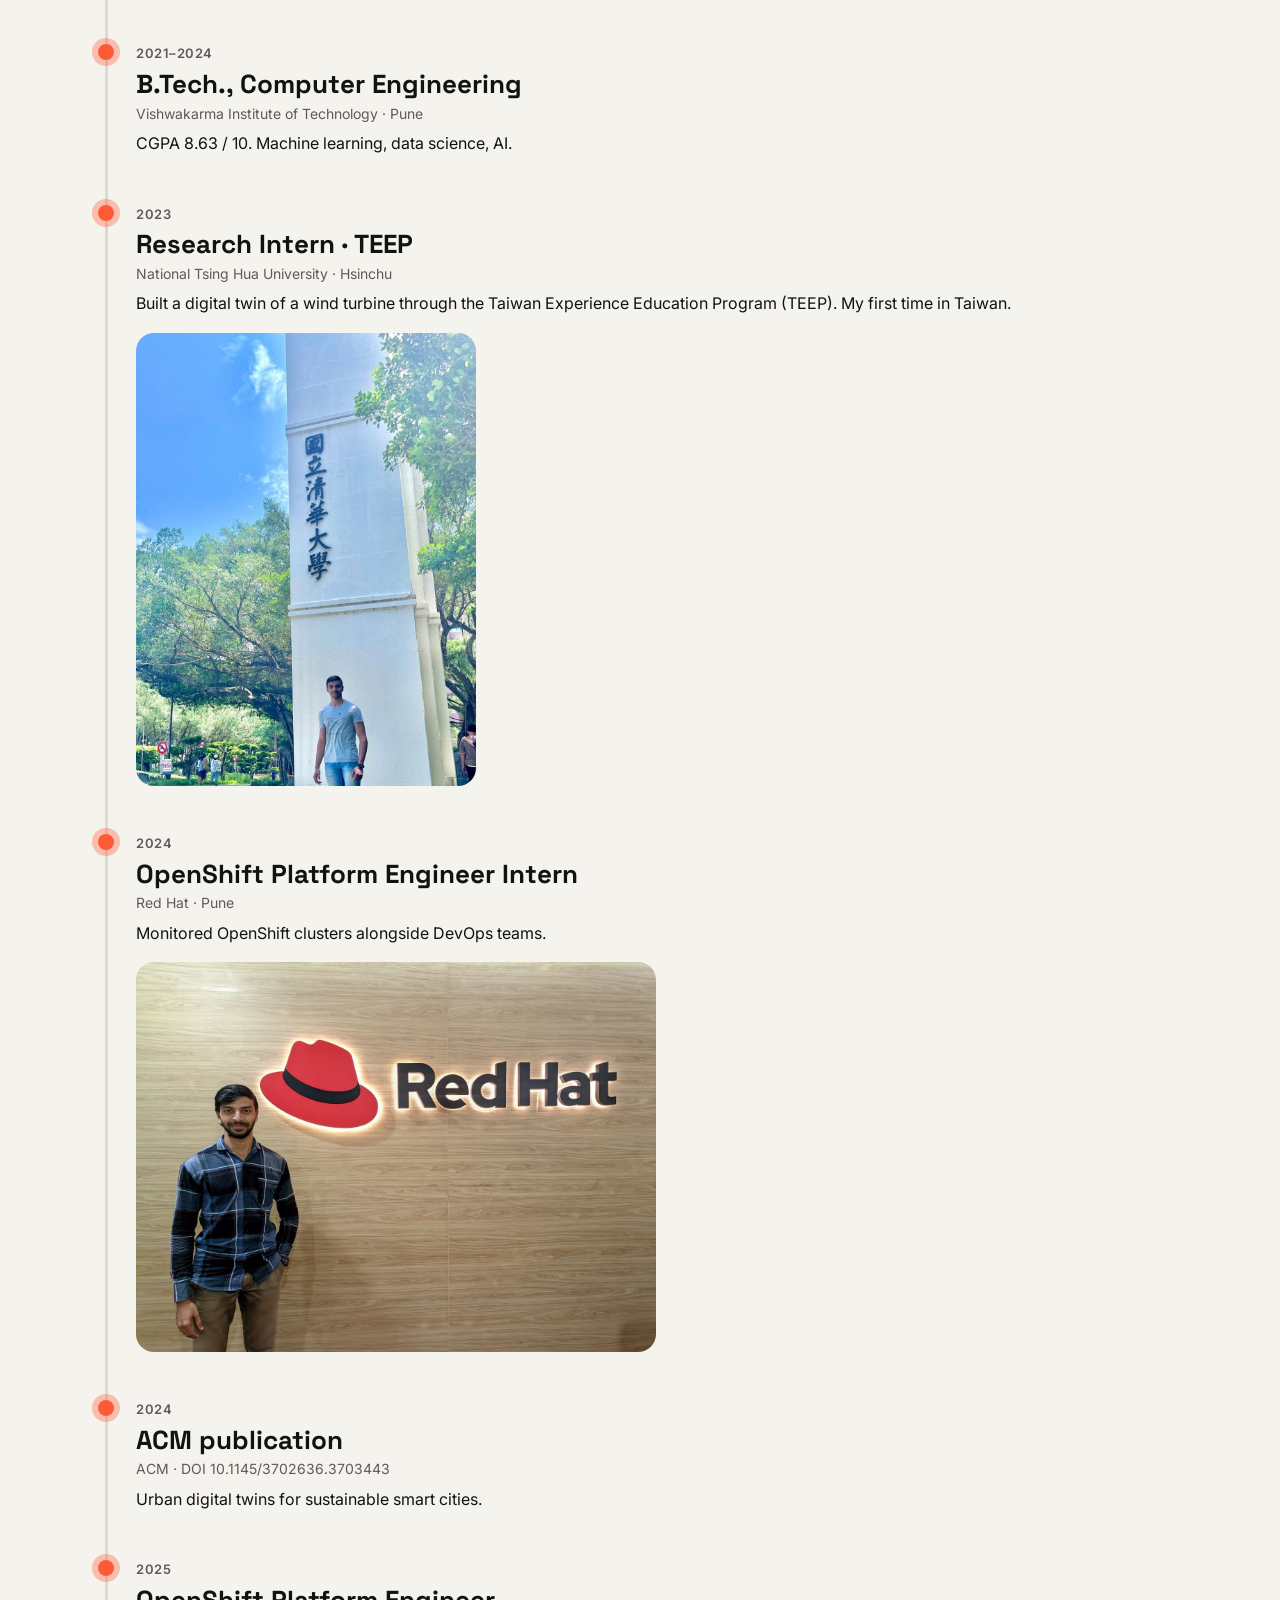
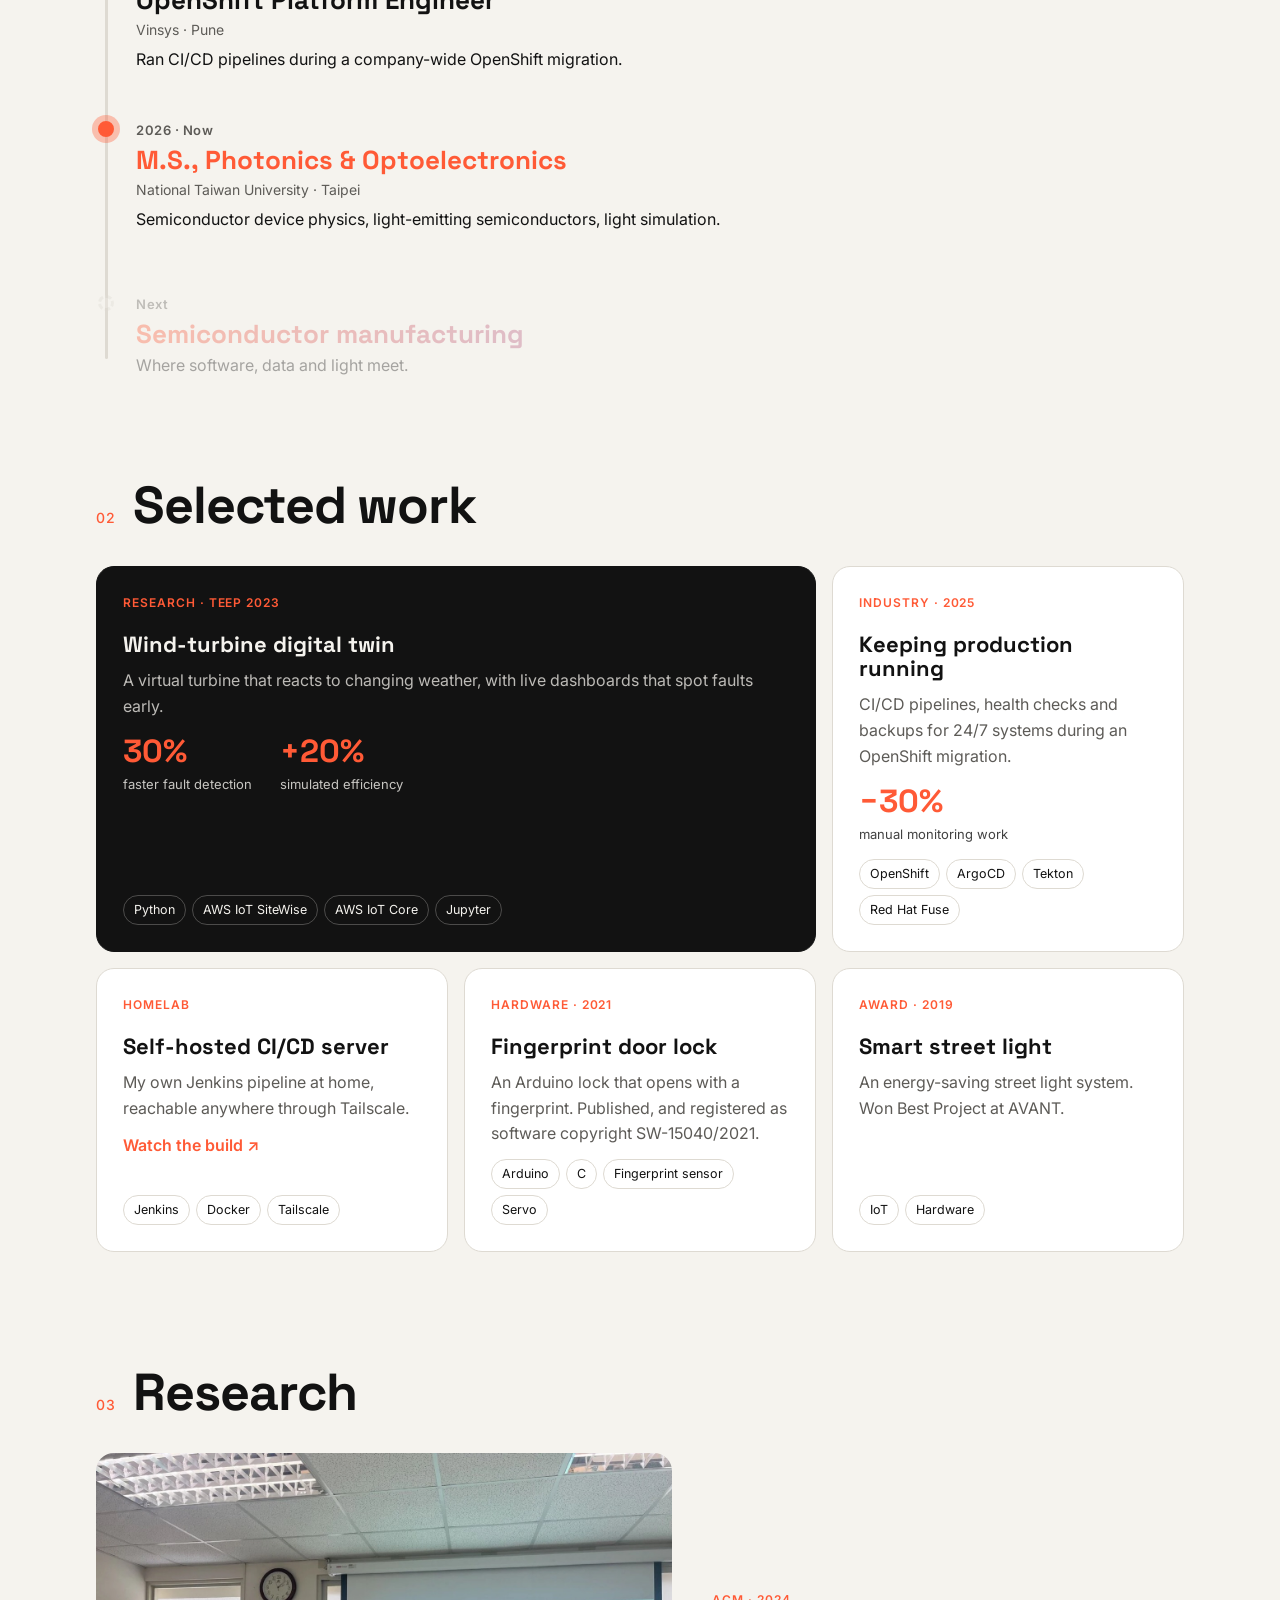
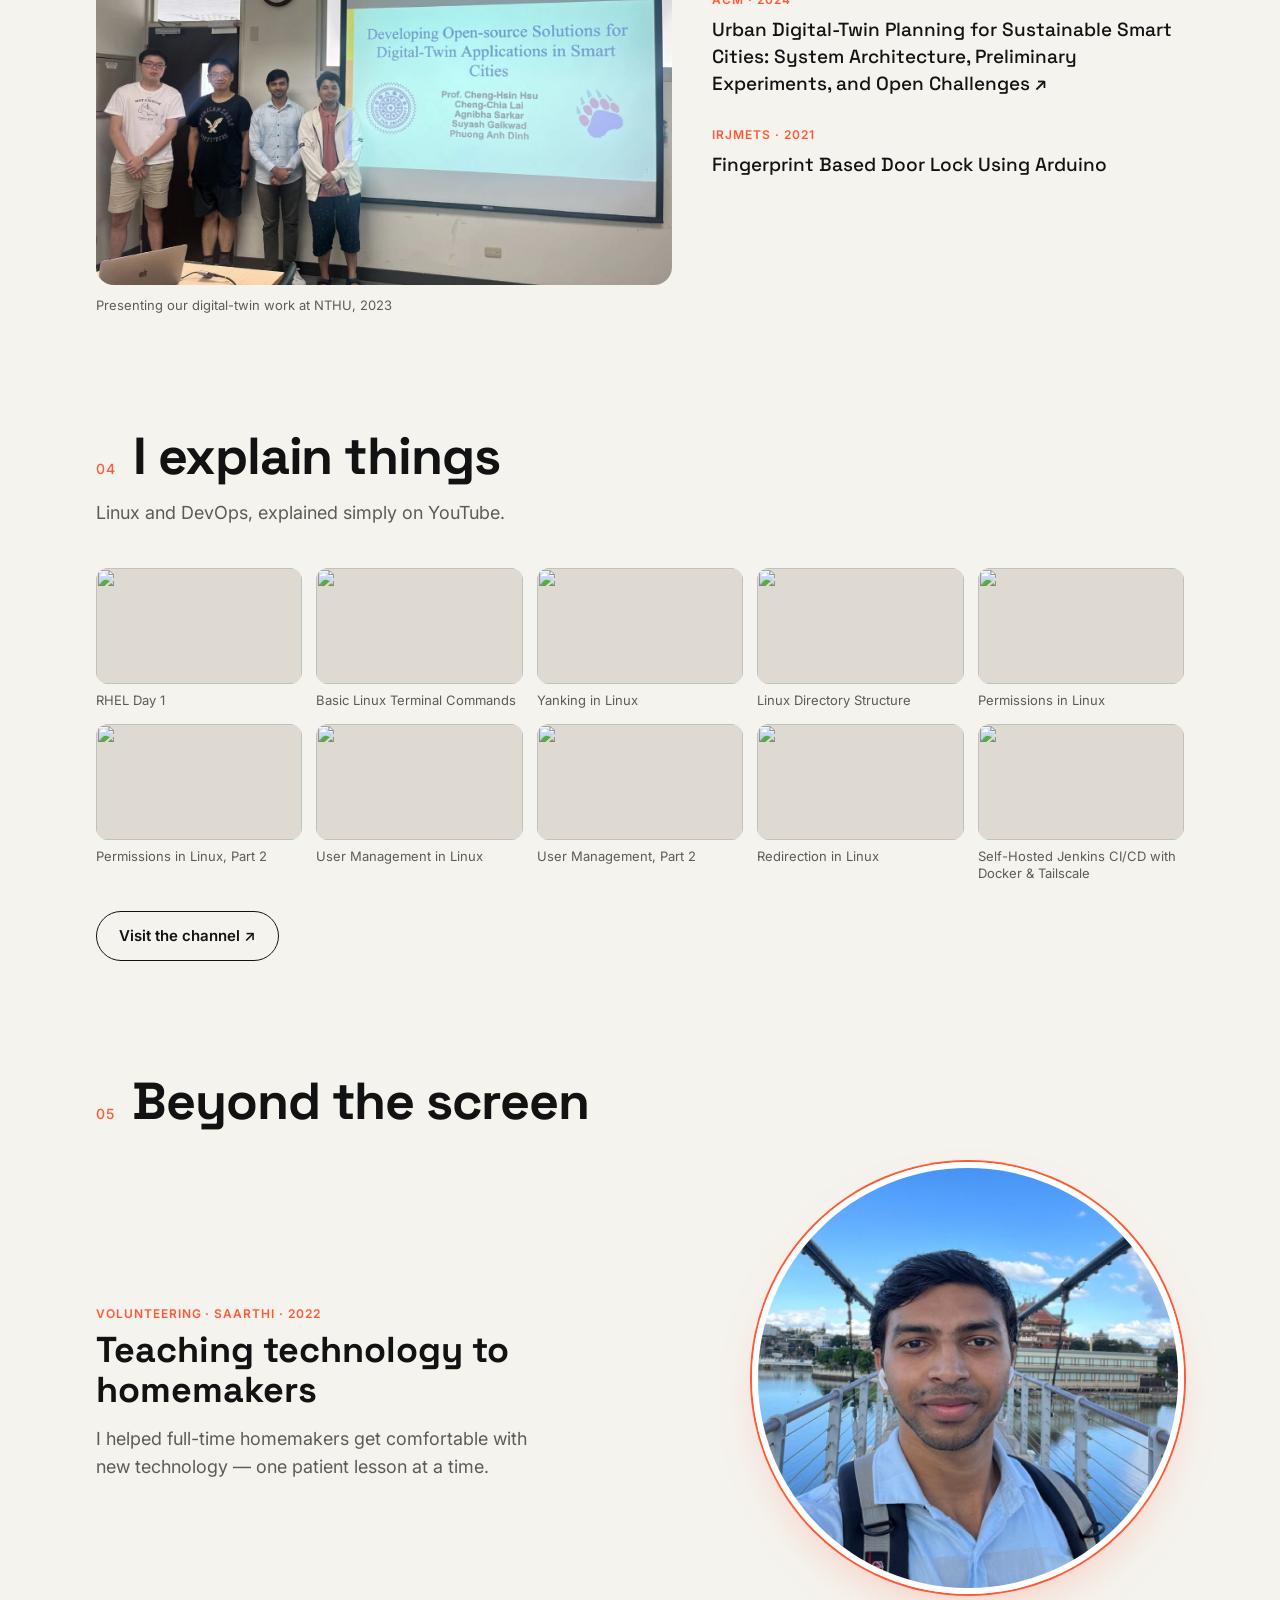
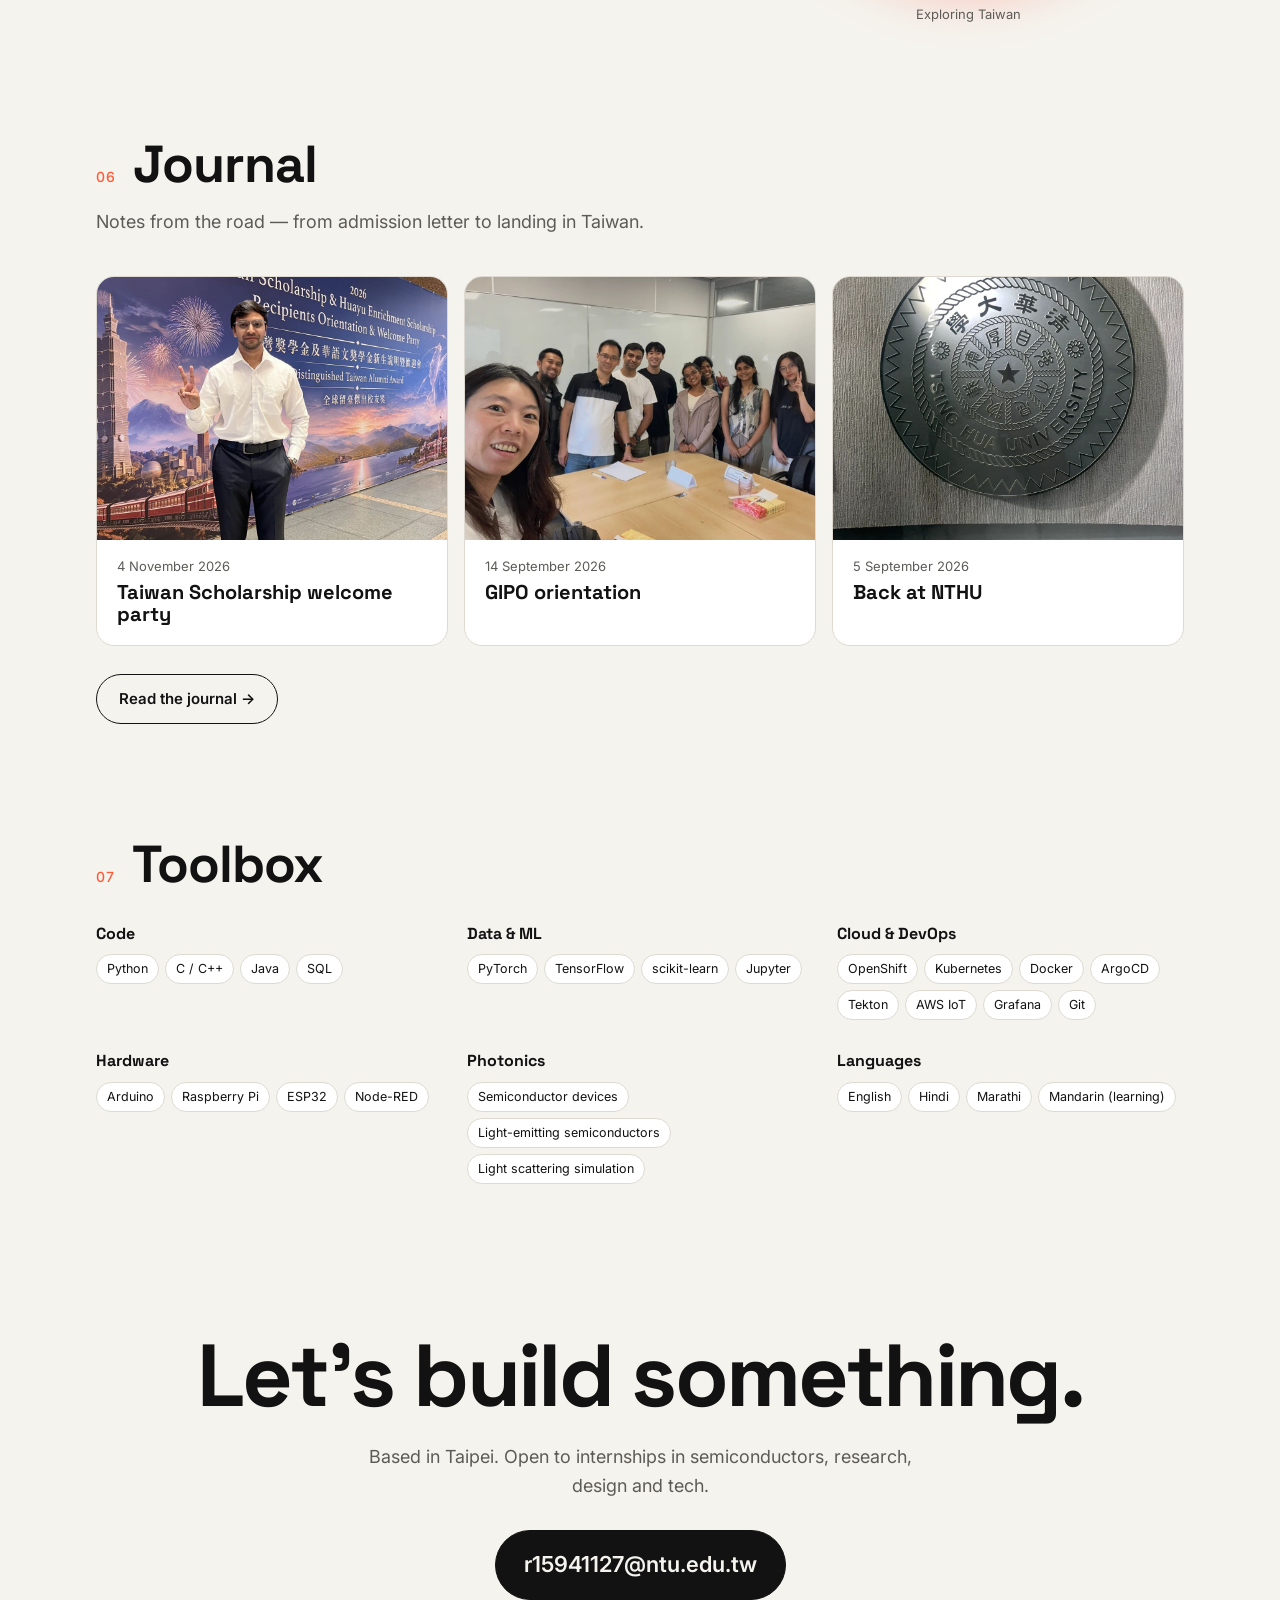
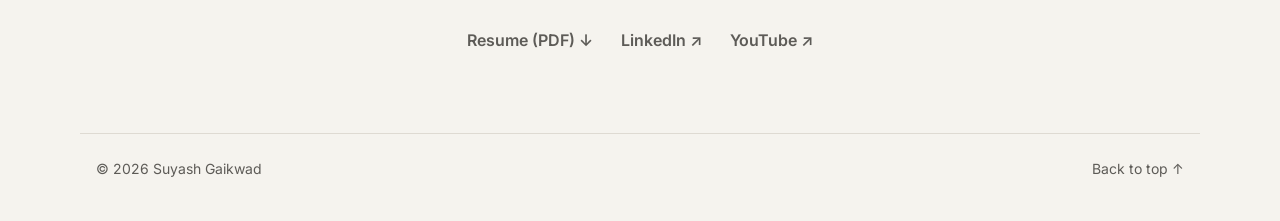
==== commit 91e9050e: "Journal: add 7 posts (18 Oct – 13 Nov 2026) Co-Authored-By: Claude Opus 5.5 <noreply@anthropic.com>" ====
--- a/index.html
+++ b/index.html
@@ -12,7 +12,7 @@
   <link rel="preconnect" href="https://fonts.googleapis.com">
   <link rel="preconnect" href="https://fonts.gstatic.com" crossorigin>
   <link href="https://fonts.googleapis.com/css2?family=Space+Grotesk:wght@400;500;700&family=Inter:wght@400;500;600&family=Noto+Sans+TC:wght@400;500;700&display=swap" rel="stylesheet">
-  <link rel="stylesheet" href="style.css?v=202610261415">
+  <link rel="stylesheet" href="style.css?v=202611151422">
 </head>
 <body>
 
@@ -267,8 +267,8 @@
   <a href="#top" data-i18n="foot.top">Back to top ↑</a>
 </footer>
 
-<script src="posts.js?v=202610261415"></script>
-<script src="journal.js?v=202610261415"></script>
-<script src="main.js?v=202610261415"></script>
+<script src="posts.js?v=202611151422"></script>
+<script src="journal.js?v=202611151422"></script>
+<script src="main.js?v=202611151422"></script>
 </body>
 </html>
